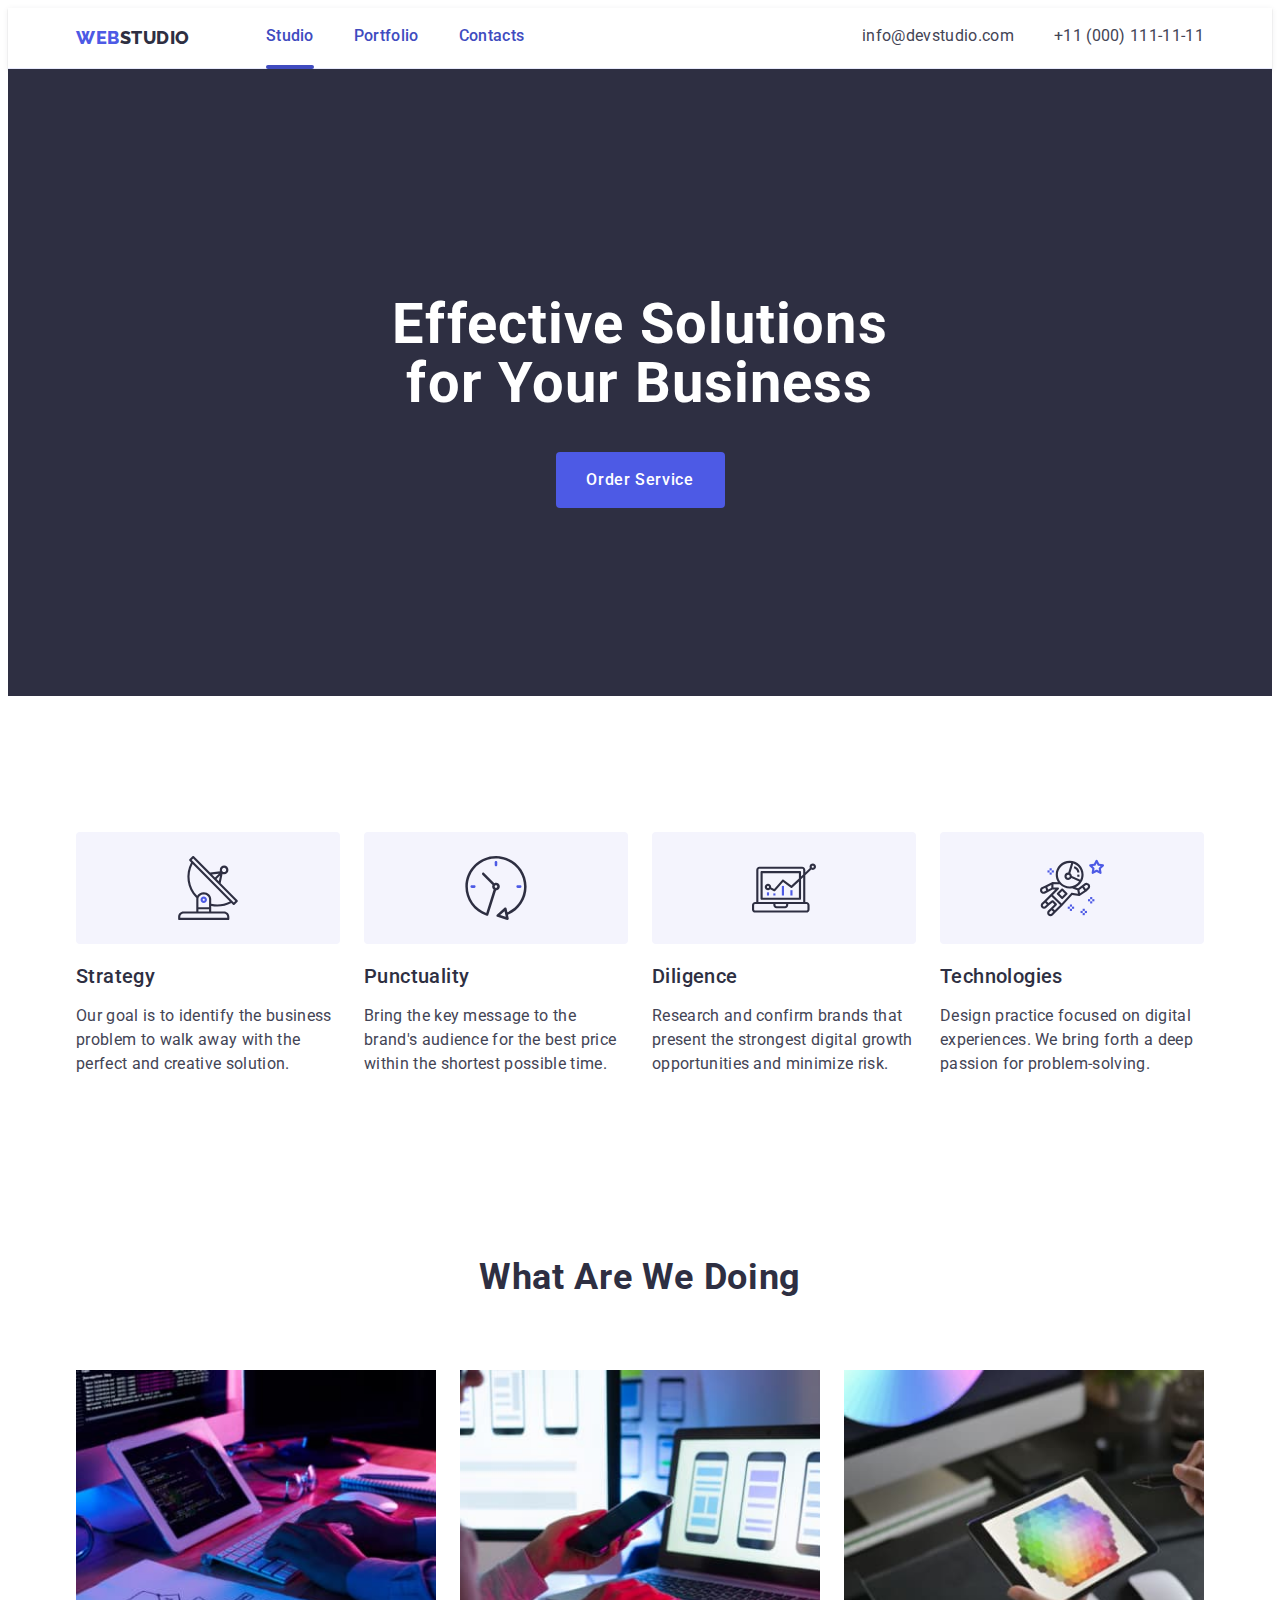
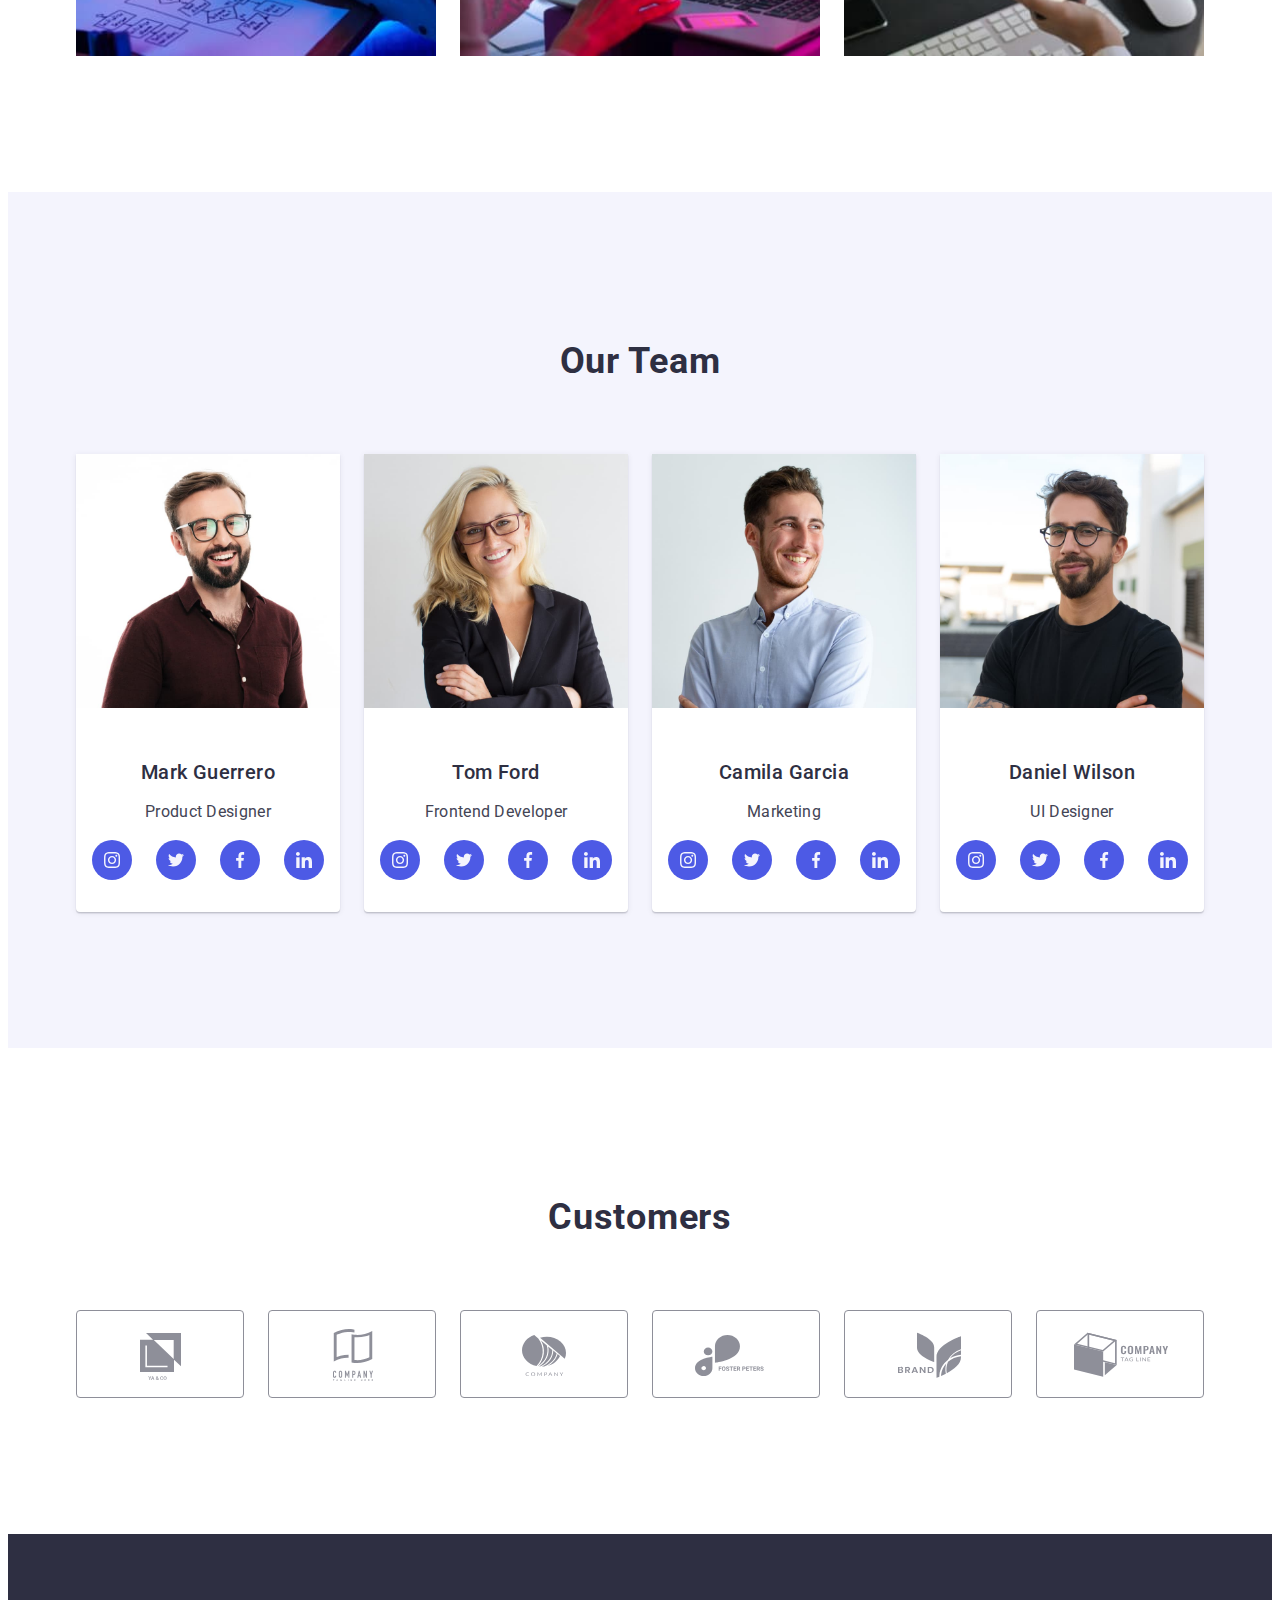
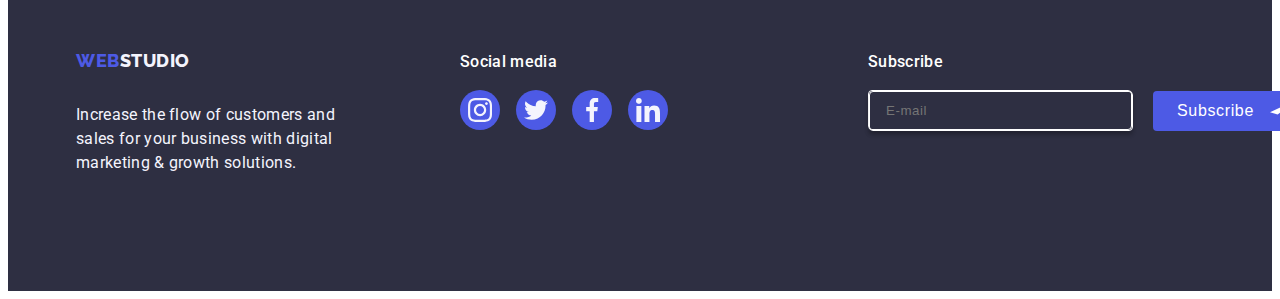
==== index.html @ 629d3f47 "Initial commit" ====
<!DOCTYPE html>
<html lang="en">
  <head>
    <meta charset="UTF-8" />
    <meta name="viewport" content="width=device-width, initial-scale=1.0" />
    <title>Studio</title>

    <link
      rel="stylesheet"
      href="https://cdnjs.cloudflare.com/ajax/libs/modern-normalize/2.0.0/modern-normalize.min.css"
      integrity="sha512-4xo8blKMVCiXpTaLzQSLSw3KFOVPWhm/TRtuPVc4WG6kUgjH6J03IBuG7JZPkcWMxJ5huwaBpOpnwYElP/m6wg=="
      crossorigin="anonymous"
      referrerpolicy="no-referrer"
    />
    <link rel="stylesheet" href="./css/styles.css" />
    <link rel="preconnect" href="https://fonts.googleapis.com" />
    <link rel="preconnect" href="https://fonts.gstatic.com" crossorigin />
    <link
      href="https://fonts.googleapis.com/css2?family=Raleway:wght@700&family=Roboto:wght@400;500;700;900&display=swap"
      rel="stylesheet"
    />
  </head>

  <body>
    <!-- Header content -->

    <header class="header-container">
      <div class="header-content container space">
        <nav class="header-navbar">
          <a class="logo logo-blue link header-navbar-logo" href="./index.html"
            >Web<span class="logo logo-dark link">Studio</span></a
          >
          <ul class="list header-navbar-menu">
            <li>
              <a
                class="header-nav-link link studio-nav-link"
                href="./index.html"
                >Studio</a
              >
            </li>
            <li>
              <a class="header-nav-link link" href="./portfolio.html"
                >Portfolio</a
              >
            </li>
            <li>
              <a class="header-nav-link link" href="">Contacts</a>
            </li>
          </ul>
        </nav>
        <address class="address">
          <ul class="list header-address-container">
            <li>
              <a class="address-link link" href="mailto:info@devstudio.com"
                >info@devstudio.com</a
              >
            </li>
            <li>
              <a class="address-link link" href="tel:+110001111111"
                >+11 (000) 111-11-11</a
              >
            </li>
          </ul>
        </address>
      </div>
    </header>

    <main>
      <!-- Hero section -->
      <section class="hero-background hero-container">
        <div class="container hero-title-straighten">
          <h1 class="hero-title">
            Effective Solutions <br />
            for Your Business
          </h1>
          <button data-modal-open class="hero-order-button" type="button">
            Order Service
          </button>
        </div>
      </section>

      <!-- We offer section -->
      <section class="we-offer-container">
        <div class="container">
          <h2 class="visually-hidden">h2</h2>
          <ul class="list we-offer-section-list">
            <li class="we-offer-section-icon-list">
              <div class="we-offer-div-icon">
                <svg width="64" height="64" class="we-offer-svg">
                  <use href="./images/icons.svg#antenna" />
                </svg>
              </div>
              <h3 class="header-subtitle we-offer-header">Strategy</h3>
              <p class="paragraph-content">
                Our goal is to identify the business problem to walk away with
                the perfect and creative solution.
              </p>
            </li>
            <li class="we-offer-section-icon-list">
              <div class="we-offer-div-icon">
                <svg width="64" height="64" class="we-offer-svg">
                  <use href="./images/icons.svg#clock" />
                </svg>
              </div>
              <h3 class="header-subtitle we-offer-header">Punctuality</h3>
              <p class="paragraph-content">
                Bring the key message to the brand's audience for the best price
                within the shortest possible time.
              </p>
            </li>
            <li class="we-offer-section-icon-list">
              <div class="we-offer-div-icon">
                <svg width="64" height="64" class="we-offer-svg">
                  <use href="./images/icons.svg#diagram" />
                </svg>
              </div>
              <h3 class="header-subtitle we-offer-header">Diligence</h3>
              <p class="paragraph-content">
                Research and confirm brands that present the strongest digital
                growth opportunities and minimize risk.
              </p>
            </li>
            <li class="we-offer-section-icon-list">
              <div class="we-offer-div-icon">
                <svg width="64" height="64" class="we-offer-svg">
                  <use href="./images/icons.svg#astronaut" />
                </svg>
              </div>
              <h3 class="header-subtitle we-offer-header">Technologies</h3>
              <p class="paragraph-content">
                Design practice focused on digital experiences. We bring forth a
                deep passion for problem-solving.
              </p>
            </li>
          </ul>
        </div>
      </section>

      <!-- Our work section -->
      <section class="our-work-container">
        <div class="container">
          <h2 class="section-title our-work-header">What are we doing</h2>
          <ul class="list our-work-list">
            <li class="our-work-element">
              <img src="./images/code.jpg" alt="Coding on desk." width="360" />
            </li>
            <li class="our-work-element">
              <img
                src="./images/search.jpg"
                alt="Searching Layouts."
                width="360"
              />
            </li>
            <li class="our-work-element">
              <img src="./images/design.jpg" alt="Color palette." width="360" />
            </li>
          </ul>
        </div>
      </section>

      <!-- Our team section -->
      <section class="our-team-background our-team-container">
        <div class="container">
          <h2 class="section-title our-team-header">Our Team</h2>
          <ul class="list our-team-list">
            <!-- Employee 1 -->
            <li class="header-background our-team-element">
              <img
                src="./images/chris.jpg"
                alt="Product Designer"
                width="264"
              />
              <div class="our-team-employee-container">
                <h3
                  class="header-background header-subtitle our-team-employee-name"
                >
                  Mark Guerrero
                </h3>
                <p class="paragraph-content our-team-employee-position">
                  Product Designer
                </p>
                <ul class="list our-team-ul-svg">
                  <li class="our-team-list-svg">
                    <a href="" class="our-team-link-svg">
                      <svg width="16" height="16" class="section-three-svg">
                        <use href="./images/icons.svg#instagram"></use>
                      </svg>
                    </a>
                  </li>
                  <li class="our-team-list-svg">
                    <a href="" class="our-team-link-svg">
                      <svg width="16" height="16" class="section-three-svg">
                        <use href="./images/icons.svg#twitter"></use>
                      </svg>
                    </a>
                  </li>
                  <li class="our-team-list-svg">
                    <a href="" class="our-team-link-svg">
                      <svg width="16" height="16" class="section-three-svg">
                        <use href="./images/icons.svg#facebook"></use>
                      </svg>
                    </a>
                  </li>
                  <li class="our-team-list-svg">
                    <a href="" class="our-team-link-svg">
                      <svg width="16" height="16" class="section-three-svg">
                        <use href="./images/icons.svg#linkedin"></use>
                      </svg>
                    </a>
                  </li>
                </ul>
              </div>
            </li>
            <!-- Employee 2 -->
            <li class="header-background our-team-element">
              <img
                src="./images/kylie.jpg"
                alt="Frontend Developer"
                width="264"
              />
              <div class="our-team-employee-container">
                <h3
                  class="header-background header-subtitle our-team-employee-name"
                >
                  Tom Ford
                </h3>
                <p class="paragraph-content our-team-employee-position">
                  Frontend Developer
                </p>
                <ul class="list our-team-ul-svg">
                  <li class="our-team-list-svg">
                    <a href="" class="our-team-link-svg">
                      <svg width="16" height="16" class="section-three-svg">
                        <use href="./images/icons.svg#instagram"></use>
                      </svg>
                    </a>
                  </li>
                  <li class="our-team-list-svg">
                    <a href="" class="our-team-link-svg">
                      <svg width="16" height="16" class="section-three-svg">
                        <use href="./images/icons.svg#twitter"></use>
                      </svg>
                    </a>
                  </li>
                  <li class="our-team-list-svg">
                    <a href="" class="our-team-link-svg">
                      <svg width="16" height="16" class="section-three-svg">
                        <use href="./images/icons.svg#facebook"></use>
                      </svg>
                    </a>
                  </li>
                  <li class="our-team-list-svg">
                    <a href="" class="our-team-link-svg">
                      <svg width="16" height="16" class="section-three-svg">
                        <use href="./images/icons.svg#linkedin"></use>
                      </svg>
                    </a>
                  </li>
                </ul>
              </div>
            </li>
            <!-- Employee 3 -->
            <li class="header-background our-team-element">
              <img src="./images/ryan.jpg" alt="Marketing" width="264" />
              <div class="our-team-employee-container">
                <h3
                  class="header-background header-subtitle our-team-employee-name"
                >
                  Camila Garcia
                </h3>
                <p class="paragraph-content our-team-employee-position">
                  Marketing
                </p>
                <ul class="list our-team-ul-svg">
                  <li class="our-team-list-svg">
                    <a href="" class="our-team-link-svg">
                      <svg width="16" height="16" class="section-three-svg">
                        <use href="./images/icons.svg#instagram"></use>
                      </svg>
                    </a>
                  </li>
                  <li class="our-team-list-svg">
                    <a href="" class="our-team-link-svg">
                      <svg width="16" height="16" class="section-three-svg">
                        <use href="./images/icons.svg#twitter"></use>
                      </svg>
                    </a>
                  </li>
                  <li class="our-team-list-svg">
                    <a href="" class="our-team-link-svg">
                      <svg width="16" height="16" class="section-three-svg">
                        <use href="./images/icons.svg#facebook"></use>
                      </svg>
                    </a>
                  </li>
                  <li class="our-team-list-svg">
                    <a href="" class="our-team-link-svg">
                      <svg width="16" height="16" class="section-three-svg">
                        <use href="./images/icons.svg#linkedin"></use>
                      </svg>
                    </a>
                  </li>
                </ul>
              </div>
            </li>
            <!-- Employee 4 -->
            <li class="header-background our-team-element">
              <img src="./images/tyler.jpg" alt="UI Designer" width="264" />
              <div class="our-team-employee-container">
                <h3
                  class="header-background header-subtitle our-team-employee-name"
                >
                  Daniel Wilson
                </h3>
                <p class="paragraph-content our-team-employee-position">
                  UI Designer
                </p>
                <ul class="list our-team-ul-svg">
                  <li class="our-team-list-svg">
                    <a href="" class="our-team-link-svg">
                      <svg width="16" height="16" class="section-three-svg">
                        <use href="./images/icons.svg#instagram"></use>
                      </svg>
                    </a>
                  </li>
                  <li class="our-team-list-svg">
                    <a href="" class="our-team-link-svg">
                      <svg width="16" height="16" class="section-three-svg">
                        <use href="./images/icons.svg#twitter"></use>
                      </svg>
                    </a>
                  </li>
                  <li class="our-team-list-svg">
                    <a href="" class="our-team-link-svg">
                      <svg width="16" height="16" class="section-three-svg">
                        <use href="./images/icons.svg#facebook"></use>
                      </svg>
                    </a>
                  </li>
                  <li class="our-team-list-svg">
                    <a href="" class="our-team-link-svg">
                      <svg width="16" height="16" class="section-three-svg">
                        <use href="./images/icons.svg#linkedin"></use>
                      </svg>
                    </a>
                  </li>
                </ul>
              </div>
            </li>
          </ul>
        </div>
      </section>

      <!-- Customers Section -->
      <section class="customers-section">
        <div class="container">
          <h2 class="customers-section-header">Customers</h2>
          <ul class="list customers-section-icon">
            <li class="customers-section-list-element">
              <a class="customers-link" href="">
                <svg class="customers-svg" width="104" height="56">
                  <use href="./images/icons.svg#1st-company" />
                </svg>
              </a>
            </li>
            <li class="customers-section-list-element">
              <a class="customers-link" href="">
                <svg class="customers-svg" width="104" height="56">
                  <use href="./images/icons.svg#2nd-company" />
                </svg>
              </a>
            </li>
            <li class="customers-section-list-element">
              <a class="customers-link" href="">
                <svg class="customers-svg" width="104" height="56">
                  <use href="./images/icons.svg#3rd-company" />
                </svg>
              </a>
            </li>
            <li class="customers-section-list-element">
              <a class="customers-link" href="">
                <svg class="customers-svg" width="104" height="56">
                  <use href="./images/icons.svg#4th-company" />
                </svg>
              </a>
            </li>
            <li class="customers-section-list-element">
              <a class="customers-link" href="">
                <svg class="customers-svg" width="104" height="56">
                  <use href="./images/icons.svg#5th-company" />
                </svg>
              </a>
            </li>
            <li class="customers-section-list-element">
              <a class="customers-link" href="">
                <svg class="customers-svg" width="104" height="56">
                  <use href="./images/icons.svg#6th-company" />
                </svg>
              </a>
            </li>
          </ul>
        </div>
      </section>
    </main>

    <!-- Footer content -->
    <footer class="footer-background footer-container">
      <div class="container footer-div">
        <div class="footer-logo-div">
          <a
            class="logo logo-blue link footer-logo-container"
            href="./index.html"
            >Web<span class="logo logo-light link">Studio</span></a
          >
          <p class="footer-content footer-paragraph-container">
            Increase the flow of customers and sales for your business with
            digital marketing & growth solutions.
          </p>
          <address></address>
        </div>
        <div class="footer-social-media-div">
          <p class="footer-social-media-p">Social media</p>
          <ul class="list footer-ul-list-svg">
            <li class="footer-list-svg">
              <a href="" class="footer-link-svg">
                <svg width="24" height="24" class="footer-svg">
                  <use href="./images/icons.svg#instagram-2"></use>
                </svg>
              </a>
            </li>
            <li class="footer-list-svg">
              <a href="" class="footer-link-svg">
                <svg width="24" height="24" class="footer-svg">
                  <use href="./images/icons.svg#twitter-2"></use>
                </svg>
              </a>
            </li>
            <li class="footer-list-svg">
              <a href="" class="footer-link-svg">
                <svg width="24" height="24" class="footer-svg">
                  <use href="./images/icons.svg#facebook-2"></use>
                </svg>
              </a>
            </li>
            <li class="footer-list-svg">
              <a href="" class="footer-link-svg">
                <svg width="24" height="24" class="footer-svg">
                  <use href="./images/icons.svg#linkedin-2"></use>
                </svg>
              </a>
            </li>
          </ul>
        </div>
        <!-- Subscription Form -->
        <div class="footer-form-div">
          <p class="footer-form-p">Subscribe</p>
          <form
            class="footer-form-form"
            novalidate
            autocomplete="off"
            name="footer-form"
          >
            <label class="footer-form-label">
              <input
                class="footer-form-input"
                type="email"
                name="email"
                placeholder="E-mail"
              />
            </label>
            <button type="submit" class="footer-form-button">
              Subscribe
              <svg class="footer-form-svg" width="24" height="24">
                <use href="./images/icons.svg#send-icon"></use>
              </svg>
            </button>
          </form>
        </div>
      </div>
    </footer>
    <!-- Modal Hero Section -->
    <div data-modal class="modal-div is-hidden">
      <div class="modal-container">
        <button type="button" class="modal-button" data-modal-close>
          <svg width="8" height="8" class="modal-svg">
            <use href="./images/icons.svg#close-button"></use>
          </svg>
        </button>
        <p class="modal-title">Leave your contacts and we will call you back</p>
        <!-- Form -->
        <form action="-" autocomplete="off">
          <!-- Name -->
          <div class="modal-name-part">
            <label class="names-label" for="user-name">Name</label>
            <div class="input-blue-square">
              <input
                class="input-md w-h-email-phone-name"
                id="user-name"
                type="text"
                name="user-name"
              />
              <svg width="18" height="24" class="name-icon-person">
                <use href="./images/icons.svg#person-black"></use>
              </svg>
            </div>
          </div>
          <!-- Phone -->
          <div class="modal-name-part">
            <label class="names-label" for="phone-number-id">Phone</label>
            <div class="input-blue-square">
              <input
                class="input-md w-h-email-phone-name"
                id="phone-number-id"
                type="tel"
                name="phone-number"
              />
              <svg width="18" height="24" class="name-icon-person">
                <use href="./images/icons.svg#phone-black"></use>
              </svg>
            </div>
          </div>
          <!-- Email -->
          <div class="modal-name-part">
            <label class="names-label" for="Email">Email</label>
            <div class="input-blue-square">
              <input
                class="input-md w-h-email-phone-name"
                type="email"
                name="email"
                id="Email"
              />
              <svg width="18" height="24" class="name-icon-person">
                <use href="./images/icons.svg#email-black"></use>
              </svg>
            </div>
          </div>
          <!-- Comment -->
          <div class="input-textarea-bl-sq">
            <label class="names-label" for="user-comment"> Comment</label>
            <textarea
              id="user-comment"
              class="input-md"
              name="user-comment"
              rows="5"
              placeholder="Text input"
            ></textarea>
          </div>
          <!-- CheckBox -->
          <div class="checkbox-label">
            <input
              class="checkbox visually-hidden"
              id="user-privacy"
              type="checkbox"
              name="user-privacy"
              required
              value="true"
            />
            <label class="names-label" for="user-privacy"
              ><span class="checkboxspan"
                ><svg class="checkicon" width="10" height="8">
                  <use
                    href="./images/icons.svg#property-click"
                  ></use></svg></span
              >I accept the terms and conditions of the
              <a class="span-label-checkbox" href="link">
                Privacy Policy</a
              ></label
            >
          </div>
          <!-- Send button -->
          <!-- <div class="div-button-modal"> -->
          <button class="submit-button-modal" type="submit">Send</button>
          <!-- </div> -->
        </form>
      </div>
    </div>
    <script src="./js/modal.js"></script>
  </body>
</html>
---- css/styles.css ----
:root {
  --primary-brand-color: #4d5ae5;
  --pressed-state-color: #404bbf;
  --dark-color: #2e2f42;
  --success-color: #31d0aa;
  --text-color: #434455;
  --subtle-text-color: #8e8f99;
  --accent-color: #e7e9fc;
  --light-color: #f4f4fd;
  --modal-overlay-color: #2e2f42;
  --hero-background-color: #2e2f42;
  --white-background-color: #ffffff;
  --modal-background-color: #fcfcfc;
}

* {
  box-sizing: border-box;
}

ul {
  padding: 0;
}

body {
  font-family: "Roboto", sans-serif;
  color: var(--text-color);
  background-color: var(--white-background-color);
}

.space {
  display: flex;
  justify-content: space-between;
}

img {
  display: block;
}

.header-container {
  border-bottom: 1px solid #e7e9fc;
  box-shadow: 0px 2px 1px rgba(46, 47, 66, 0.08),
    0px 1px 1px rgba(46, 47, 66, 0.16), 0px 1px 6px rgba(46, 47, 66, 0.08);
}

.header-content {
  display: flex;
}

.header-navbar {
  display: flex;
  align-items: center;
}

.header-navbar-logo {
  margin-right: 76px;
}

.header-navbar-menu {
  display: flex;
  gap: 40px;
}

.header-address-container {
  display: flex;
  gap: 40px;
}

.container {
  width: 1158px;
  margin: 0 auto;
  padding: 0 15px;
}

.logo {
  font-family: "Raleway", sans-serif;
  font-size: 18px;
  font-style: normal;
  font-weight: 800;
  line-height: 1.17;
  letter-spacing: 0.54px;
  text-transform: uppercase;
  text-decoration: none;
}

.logo-blue {
  color: var(--primary-brand-color);
}

.logo-dark {
  color: var(--dark-color);
}

.logo-light {
  color: var(--light-color);
}

.header-nav-link {
  color: var(--dark-color);
  padding: 24px 0;
  font-size: 16px;
  font-style: normal;
  font-weight: 500;
  line-height: 1.5;
  letter-spacing: 0.02em;
  transition: color 250ms cubic-bezier(0.4, 0, 0.2, 1);
  position: relative;
  color: #404bbf;
}

.header-nav-link:hover,
.header-nav-link:focus {
  color: #404bbf;
}

.studio-nav-link::after {
  content: "";
  width: 100%;
  height: 4px;
  left: 0;
  background-color: var(--pressed-state-color);
  display: block;
  border-radius: 2px;
  position: relative;
  top: 17px;
  bottom: -1px;
  transition: color 250ms cubic-bezier(0.4, 0, 0.2, 1);
}

.portfolio-nav-link::after {
  content: "";
  width: 100%;
  height: 4px;
  left: 0;
  background-color: var(--pressed-state-color);
  display: block;
  border-radius: 2px;
  position: relative;
  top: 17px;
  bottom: -1px;
  transition: color 250ms cubic-bezier(0.4, 0, 0.2, 1);
}

.contacts-nav-link::after {
  content: "";
  width: 100%;
  height: 4px;
  left: 0;
  background-color: var(--pressed-state-color);
  display: block;
  border-radius: 2px;
  position: relative;
  top: 17px;
  bottom: -1px;
  transition: color 250ms cubic-bezier(0.4, 0, 0.2, 1);
}

.address {
  font-style: normal;
}

.address-link {
  color: var(--text-color);
  font-size: 16px;
  font-style: normal;
  font-weight: 400;
  line-height: 1.5;
  letter-spacing: 0.32px;
  transition: color 250ms cubic-bezier(0.4, 0, 0.2, 1);
}

.address-link:hover,
.address-link:focus {
  color: var(--pressed-state-color);
}

.hero-background {
  background-color: var(--hero-background-color);
  max-width: 1440px;
  background-repeat: no-repeat;
  background-position: center;
  background-size: cover;
}

.hero-container {
  padding: 188px 0;
  background-image: linear-gradient(
      rgba(46, 47, 66, 0.7),
      rgba(46, 47, 66, 0.7)
    ),
    url(../images/background-image.jpg);
}

.hero-title {
  color: var(--white-background-color);
  text-align: center;
  font-size: 56px;
  font-style: normal;
  font-weight: 700;
  line-height: 1.07;
  letter-spacing: 1.12px;
  max-width: 496px;
}

.hero-order-button {
  font-family: "Roboto", sans-serif;
  background-color: var(--primary-brand-color);
  color: var(--white-background-color);
  font-size: 16px;
  font-style: normal;
  font-weight: 500;
  line-height: 1.5;
  letter-spacing: 0.64px;
  cursor: pointer;

  display: block;
  min-width: 169px;
  height: 56px;
  border: none;
  border-radius: 4px;
  transition: background-color 250ms cubic-bezier(0.4, 0, 0.2, 1);
}

.hero-order-button:hover,
.hero-order-button:focus {
  background-color: var(--pressed-state-color);
}

.hero-title-straighten {
  display: flex;
  flex-direction: column;
  align-items: center;
  justify-content: center;
}

.we-offer-container {
  padding: 120px 0;
}

.we-offer-svg {
  width: 64px;
  height: 64px;
}

.we-offer-div-icon {
  display: flex;
  align-items: center;
  justify-content: center;
  width: 264px;
  height: 112px;
  background-color: #f4f4fd;
  border-radius: 4px;
  margin-bottom: 8px;
}

.we-offer-text-list {
  display: flex;
  gap: 24px;
}

.we-offer-section-list {
  display: flex;
  gap: 24px;
}

.we-offer-section-icon-list {
  width: 100%;
  min-width: 264px;
}

.we-offer-element {
  padding: 24px 100px;
  border-radius: 4px;
  background: var(--CLOUD, #f4f4fd);
}

.we-offer-header {
  margin-bottom: 8px;
}

.our-work-container {
  padding-bottom: 120px;
}

.our-work-header {
  margin-bottom: 72px;
}

.our-work-list {
  display: flex;
  gap: 24px;
}

.our-work-element {
  flex-basis: calc((100% - 48px) / 3);
}

.header-subtitle {
  color: var(--dark-color);
  font-size: 20px;
  font-style: normal;
  font-weight: 500;
  line-height: 1.2;
  letter-spacing: 0.4px;
}

.paragraph-content {
  color: var(--text-color);
  font-size: 16px;
  font-weight: 400;
  line-height: 1.5;
  letter-spacing: 0.02em;
  font-style: normal;
}

.section-title {
  color: var(--dark-color);
  text-align: center;
  font-size: 36px;
  font-style: normal;
  font-weight: 700;
  line-height: 1.11;
  letter-spacing: 0.02em;
  text-transform: capitalize;
}

.our-team-background {
  background-color: var(--light-color);
}

.header-background {
  background-color: #ffffffff;
}

.our-team-container {
  padding: 120px 0;
}

.our-team-header {
  margin-bottom: 72px;
}

.our-team-list {
  display: flex;
  gap: 24px;
}

.our-team-ul-svg {
  display: flex;
  justify-content: center;
  gap: 24px;
}

.our-team-list-svg {
  width: 40px;
  height: 40px;
}

.section-three-svg {
  fill: #f4f4fd;
  width: 16px;
  height: 16px;
}

.our-team-link-svg {
  height: 100%;
  width: 100%;
  background-color: #4d5ae5;
  border-radius: 50%;
  display: flex;
  align-items: center;
  justify-content: center;
  transition: background-color 250ms cubic-bezier(0.4, 0, 0.2, 1);
}

.our-team-link-svg:hover {
  background-color: #404bbf;
}

.our-team-link-svg:focus {
  background-color: #404bbf;
}

.our-team-element {
  flex-basis: calc((100% - 72px) / 4);
  border-radius: 0px 0px 4px 4px;
  box-shadow: 0px 2px 1px 0px rgba(46, 47, 66, 0.08),
    0px 1px 1px 0px rgba(46, 47, 66, 0.16),
    0px 1px 6px 0px rgba(46, 47, 66, 0.08);
}

.our-team-employee-container {
  padding: 32px 0;
}

.our-team-employee-name {
  text-align: center;
  margin-bottom: 8px;
}

.our-team-employee-position {
  text-align: center;
}

.employee-name {
  color: var(--dark-color);
  font-size: 20px;
  font-style: normal;
  font-weight: 500;
  line-height: 1.2;
  letter-spacing: 0.4px;
}

.employee-job {
  color: var(--text-color);
  font-size: 16px;
  line-height: 1.5;
  letter-spacing: 0.32px;
}

.customers-section {
  padding-top: 120px;
  padding-bottom: 120px;
}

.customers-section-header {
  margin-bottom: 72px;
  color: #2e2f42;
  text-align: center;
  font-size: 36px;
  font-style: normal;
  font-weight: 700;
  line-height: 111.111%;
  letter-spacing: 0.72px;
  text-transform: capitalize;
}

.customers-section-icon {
  display: flex;
  justify-content: center;
  gap: 24px;
}

.customers-link {
  width: 100%;
  height: 100%;
  border-radius: 4px;
  border: 1px solid #8e8f99;
  display: flex;
  align-items: center;
  justify-content: center;
  color: #8e8f99;
  transition: border-color 250ms cubic-bezier(0.4, 0, 0.2, 1),
    color 250ms cubic-bezier(0.4, 0, 0.2, 1);
}

.customers-link:hover {
  border-color: #404bbf;
  color: #404bbf;
}

.customers-link:focus {
  border-color: #404bbf;
  color: #404bbf;
}

.customers-svg {
  width: 104px;
  height: 56px;
  fill: currentColor;
}

.customers-section-list-element {
  width: 168px;
  height: 88px;
}

.footer-background {
  background-color: var(--dark-color);
}

.footer-container {
  padding: 100px 0;
}

.footer-div {
  display: flex;
  align-items: baseline;
  display: flex;
  align-items: baseline;
}

.footer-social-media-div {
  margin-right: 120px;
}

.footer-social-media-p {
  margin-bottom: 16px;
  font-family: Roboto;
  font-size: 16px;
  font-style: normal;
  font-weight: 500;
  line-height: 1.5;
  letter-spacing: 0.02em;
  color: #ffffffff;
}

.footer-ul-list-svg {
  display: flex;
  justify-content: center;
  gap: 16px;
}

.footer-list-svg {
  width: 40px;
  height: 40px;
}

.footer-link-svg {
  width: 100%;
  height: 100%;
  background-color: #4d5ae5;
  border-radius: 50%;
  display: flex;
  align-items: center;
  justify-content: center;
  transition: background-color 250ms cubic-bezier(0.4, 0, 0.2, 1);
}

.footer-link-svg:hover,
.footer-link-svg:focus {
  background-color: #31d0aa;
}

.footer-svg {
  fill: #f4f4fd;
  width: 24px;
  height: 24px;
}

.footer-logo-container {
  display: inline-block;
  margin-bottom: 16px;
}

.footer-logo-div {
  margin-right: 120px;
}

.footer-paragraph-container {
  max-width: 264px;
}

.footer-content {
  color: var(--light-color);
  font-size: 16px;
  line-height: 1.5;
  letter-spacing: 0.32px;
}

.footer-social-media-p {
  font-weight: 500;
  line-height: 1.5;
  letter-spacing: 0.02em;
  color: var(--white-background-color);
  margin-bottom: 16px;
}

.footer-form-div {
  position: relative;
  margin-right: 0;
  margin-left: 80px;
}

.footer-form-p {
  color: var(--white-background-color);
  font-size: 16px;
  font-style: normal;
  font-weight: 500;
  line-height: 150%;
  letter-spacing: 0.32px;
  margin-bottom: 16px;
}

.footer-form-form {
  width: 264px;
  height: 40px;
  border-radius: 4px;
  border: 1px solid var(--white-background-color);
  box-shadow: 0px 4px 4px 0px rgba(0, 0, 0, 0.15);
  display: flex;
  flex-direction: row;
  position: absolute;
  gap: 24px;
}

.footer-form-label {
  color: var(--WHITE, #fff);
  width: 264px;
  height: 40px;
  font-family: "Roboto", sans-serif;
  font-size: 12px;
  font-style: normal;
  font-weight: 400;
  line-height: 200%;
  letter-spacing: 0.48px;
  position: absolute;
}

.footer-form-input {
  border: none;
  outline: none;
  background: none;
  width: 264px;
  height: 40px;
  border: 1px solid #ffffff;
  line-height: 1.5;
  letter-spacing: 0.04em;
  padding-left: 16px;
  box-shadow: 0px 4px 4px 0px rgba(0, 0, 0, 0.15);
  border-radius: 4px;
  color: #ffffff;
}

.footer-form-button {
  display: inline-flex;
  padding: 8px 24px;
  justify-content: center;
  align-items: center;
  min-width: 165px;
  height: 40px;
  border-radius: 4px;
  background: var(--primary-brand-color);
  cursor: pointer;
  border: none;
  transition: color 250ms cubic-bezier(0.4, 0, 0.2, 1),
    background-color 250ms cubic-bezier(0.4, 0, 0.2, 1),
    border-color 250ms cubic-bezier(0.4, 0, 0.2, 1),
    box-shadow 250ms cubic-bezier(0.4, 0, 0.2, 1);
  margin-left: 284px;
  font-size: 16px;
  font-style: normal;
  font-weight: 500;
  line-height: 150%;
  letter-spacing: 0.64px;
  color: #ffffff;
}

.footer-form-svg {
  fill: white;
  margin-left: 16px;
}

.list {
  list-style: none;
}

.services-section-container {
  padding-top: 96px;
  padding-bottom: 120px;
}

.filter-buttons-list {
  display: flex;
  justify-content: center;
  gap: 24px;
  margin-bottom: 72px;
}

.portfolio-filter-button {
  font-family: "Roboto", sans-serif;
  font-weight: 500;
  font-size: 16px;
  line-height: 1.5;
  letter-spacing: 0.04em;
  text-align: center;
  color: var(--primary-brand-color);
  background-color: var(--light-color);
  border-color: var(--accent-color);
  cursor: pointer;

  padding: 12px 24px;
  border: 1px solid var(--accent-color);
  border-radius: 4px;

  transition: color 250ms cubic-bezier(0.4, 0, 0.2, 1),
    background-color 250ms cubic-bezier(0.4, 0, 0.2, 1),
    border-color 250ms cubic-bezier(0.4, 0, 0.2, 1),
    box-shadow 250ms cubic-bezier(0.4, 0, 0.2, 1);
}

.portfolio-filter-button:hover,
.portfolio-filter-button:focus {
  color: #ffffffff;
  background-color: #404bbf;
  border: 1px solid transparent;
  box-shadow: 0px 3px 1px rgba(0, 0, 0, 0.1), 0px 2px 1px rgba(0, 0, 0, 0.08),
    0px 2px 2px rgba(0, 0, 0, 0.12);
}

.portfolio-link {
  width: calc((100%-48px) / 3);
  display: block;
  transition: box-shadow 250ms cubic-bezier(0.4, 0, 0.2, 1);
}

.portfolio-link:hover,
.portfolio-link:focus {
  box-shadow: 0px 1px 6px rgba(46, 47, 66, 0.08),
    0px 1px 1px rgba(46, 47, 66, 0.16), 0px 2px 1px rgba(46, 47, 66, 0.08);
}

.portfolio-link:hover .portfolio-transition-paragraph {
  transform: translateY(0%);
}

.portfolio-link:focus .portfolio-transition-paragraph {
  transform: translateY(0%);
}

.portfolio-transition-div {
  position: relative;
  overflow: hidden;
}

.portfolio-transition-paragraph {
  position: absolute;
  top: 0;
  font-size: 16px;
  line-height: 1.5;
  letter-spacing: 0.02em;
  color: var(--light-color);
  padding: 40px 32px;
  background-color: #4d5ae5;
  height: 100%;
  width: 100%;
  transform: translateY(100%);
  transition: transform 250ms cubic-bezier(0.4, 0, 0.2, 1);
}

.services-content-container {
  display: flex;
  flex-wrap: wrap;
  column-gap: 24px;
  row-gap: 48px;
  padding: 0;
}

.services-content-ul-li {
  flex-basis: calc((100% - 48px) / 3);
}

.services-content-div {
  padding: 32px 16px;
  border: 1px solid var(--accent-color);
  border-top: none;
}

.service-name {
  color: var(--dark-color);
  font-size: 20px;
  font-style: normal;
  font-weight: 500;
  line-height: 1.2;
  letter-spacing: 0.02em;
  margin-bottom: 8px;
}

.service-category {
  color: var(--text-color);
  font-size: 16px;
  line-height: 1.5;
  letter-spacing: 0.02em;
}

.link {
  text-decoration: none;
}

.visually-hidden {
  position: absolute;
  width: 1px;
  height: 1px;
  margin: -1px;
  border: 0;
  padding: 0;
  white-space: nowrap;
  clip-path: inset(100%);
  clip: rect(0 0 0 0);
  overflow: hidden;
}

.modal-div {
  position: fixed;
  top: 0;
  left: 0;
  width: 100%;
  height: 100%;
  background-color: rgba(46, 47, 66, 0.4);
  transition: opacity 250ms cubic-bezier(0.4, 0, 0.2, 1),
    visibility 250ms cubic-bezier(0.4, 0, 0.2, 1);
}

.is-hidden {
  opacity: 0;
  visibility: hidden;
  pointer-events: none;
}

.modal-container {
  position: absolute;
  padding: 72px 24px 24px 24px;
  top: 50%;
  left: 50%;
  transform: translate(-50%, -50%) scale(1);
  width: 408px;
  min-height: 584px;
  background: #fcfcfc;
  border-radius: 4px;
  transition: transform 250ms cubic-bezier(0.4, 0, 0.2, 1);
  box-shadow: 0px 2px 1px 0px rgba(0, 0, 0, 0.2),
    0px 1px 3px 0px rgba(0, 0, 0, 0.12), 0px 1px 1px 0px rgba(0, 0, 0, 0.14);
  transition: opacity 250ms cubic-bezier(0.4, 0, 0.2, 1),
    visibility 250ms cubic-bezier(0.4, 0, 0.2, 1);
}

.modal-button {
  border: 1px solid rgba(0, 0, 0, 0.1);
  position: absolute;
  top: 24px;
  right: 24px;
  width: 24px;
  height: 24px;
  border-radius: 50%;
  display: flex;
  align-items: center;
  justify-content: center;
  background-color: #e7e9fc;
  padding: 0;
  cursor: pointer;
  transition: background-color 250ms cubic-bezier(0.4, 0, 0.2, 1),
    border 250ms cubic-bezier(0.4, 0, 0.2, 1);
}

.modal-title {
  color: var(--dark-color);
  text-align: center;
  font-size: 16px;
  font-style: normal;
  font-weight: 500;
  line-height: 150%;
  letter-spacing: 0.32px;
  margin-bottom: 16px;
  text-align: center;
}

.modal-button:hover {
  background-color: #404bbf;
  border: none;
  fill: #ffffff;
}

.modal-button:focus {
  background-color: #404bbf;
  border: none;
  fill: #ffffff;
}

.modal-svg {
  transition: fill 250ms cubic-bezier(0.4, 0, 0.2, 1);
}

.modal-name-part {
  margin-bottom: 8px;
}

.names-label {
  display: block;
  gap: 8px;
  color: var(--subtle-text-color);
  font-size: 12px;
  font-style: normal;
  font-weight: 400;
  line-height: 1.17;
  letter-spacing: 0.48px;
  margin-bottom: 4px;
}

.input-blue-square {
  position: relative;
  width: 360px;
  height: 40px;
  transition: color 250ms cubic-bezier(0.4, 0, 0.2, 1),
    border 250ms cubic-bezier(0.4, 0, 0.2, 1);
}

.input-md {
  border: none;
  background: none;
  resize: none;
  outline: transparent;
  font-size: 12px;
  font-style: normal;
  line-height: 1.17;
  letter-spacing: 0.48px;
  border-radius: 4px;
  padding: 8px 16px;
  width: 100%;
  height: 120px;
  transition: border-color 250ms cubic-bezier(0.4, 0, 0.2, 1);
  color: rgba(46, 47, 66, 0.4);
  border: 1px solid rgba(46, 47, 66, 0.4);
}

.w-h-email-phone-name {
  width: 360px;
  height: 40px;
  padding-left: 38px;
  transition: border-color 250ms cubic-bezier(0.4, 0, 0.2, 1);
  border-radius: 4px;
  border: 1px solid rgba(46, 47, 66, 0.4);
}

.w-h-email-phone-name:focus {
  border-color: #4d5ae5;
}

.name-icon-person {
  top: 50%;
  fill: black;
  left: 16px;
  position: absolute;
  transform: translateY(-50%);
  transition: fill 250ms cubic-bezier(0.4, 0, 0.2, 1);
}

.input-textarea-bl-sq {
  margin-bottom: 16px;
}

.checkbox-label {
  margin-top: 8px;
  margin-bottom: 24px;
}

.checkbox {
  width: 16px;
  height: 16px;
  margin-right: 8px;
  stroke-width: 1px;
  stroke: var(--NAVY-BLUE-modal, rgba(46, 47, 66, 0.4));
}

.checkbox:hover,
.checkbox:focus {
  fill: var(--OCEAN, #404bbf);
  stroke-width: 1px;
  stroke: var(--OCEAN, #404bbf);
}

.checkboxspan {
  border: 1px solid rgba(46, 47, 66, 0.4);
  width: 16px;
  height: 16px;
  border-radius: 2px;
  transition: background-color 250ms cubic-bezier(0.4, 0, 0.2, 1),
    border 250ms cubic-bezier(0.4, 0, 0.2, 1),
    fill 250ms cubic-bezier(0.4, 0, 0.2, 1);
  display: inline-flex;
  align-items: center;
  justify-content: center;
  fill: transparent;
  margin-right: 8px;
}

input:checked + .names-label span:first-child {
  background-color: #404bbf;
  border: none;
  fill: #f4f4fd;
}

.checkiconspan:checked {
  stroke-width: 1px;
  fill: #f3f3fd;
}

.span-label-checkbox {
  color: var(--primary-brand-color);
  font-size: 12px;
  font-style: normal;
  font-weight: 400;
  line-height: 16px;
  letter-spacing: 0.48px;
  text-decoration-line: underline;
}

.div-button-modal {
  display: flex;
  justify-content: center;
  margin-bottom: 24px;
}

.submit-button-modal {
  font-family: "Roboto", sans-serif;
  display: block;
  color: #ffffff;
  font-size: 16px;
  font-style: normal;
  font-weight: 500;
  line-height: 150%;
  letter-spacing: 0.64px;
  padding: 16px 32px;
  border: none;
  cursor: pointer;
  min-width: 169px;
  height: 56px;
  gap: 10px;
  border-radius: 4px;
  background-color: #4d5ae5;
  box-shadow: 0px 4px 4px 0px rgba(0, 0, 0, 0.15);
  position: absolute;
  transition: background-color 250ms cubic-bezier(0.4, 0, 0.2, 1);
}

.input-md:focus {
  border-color: #4d5ae5;
}

input:checked + .names-label span:first-child {
  background-color: #404bbf;
  border: none;
  fill: #f4f4fd;
}

#phone-number-id:focus + .name-icon-person {
  fill: #4d5ae5;
}

#Email:focus + .name-icon-person {
  fill: #4d5ae5;
}

#user-name:focus + .name-icon-person {
  fill: #4d5ae5;
}
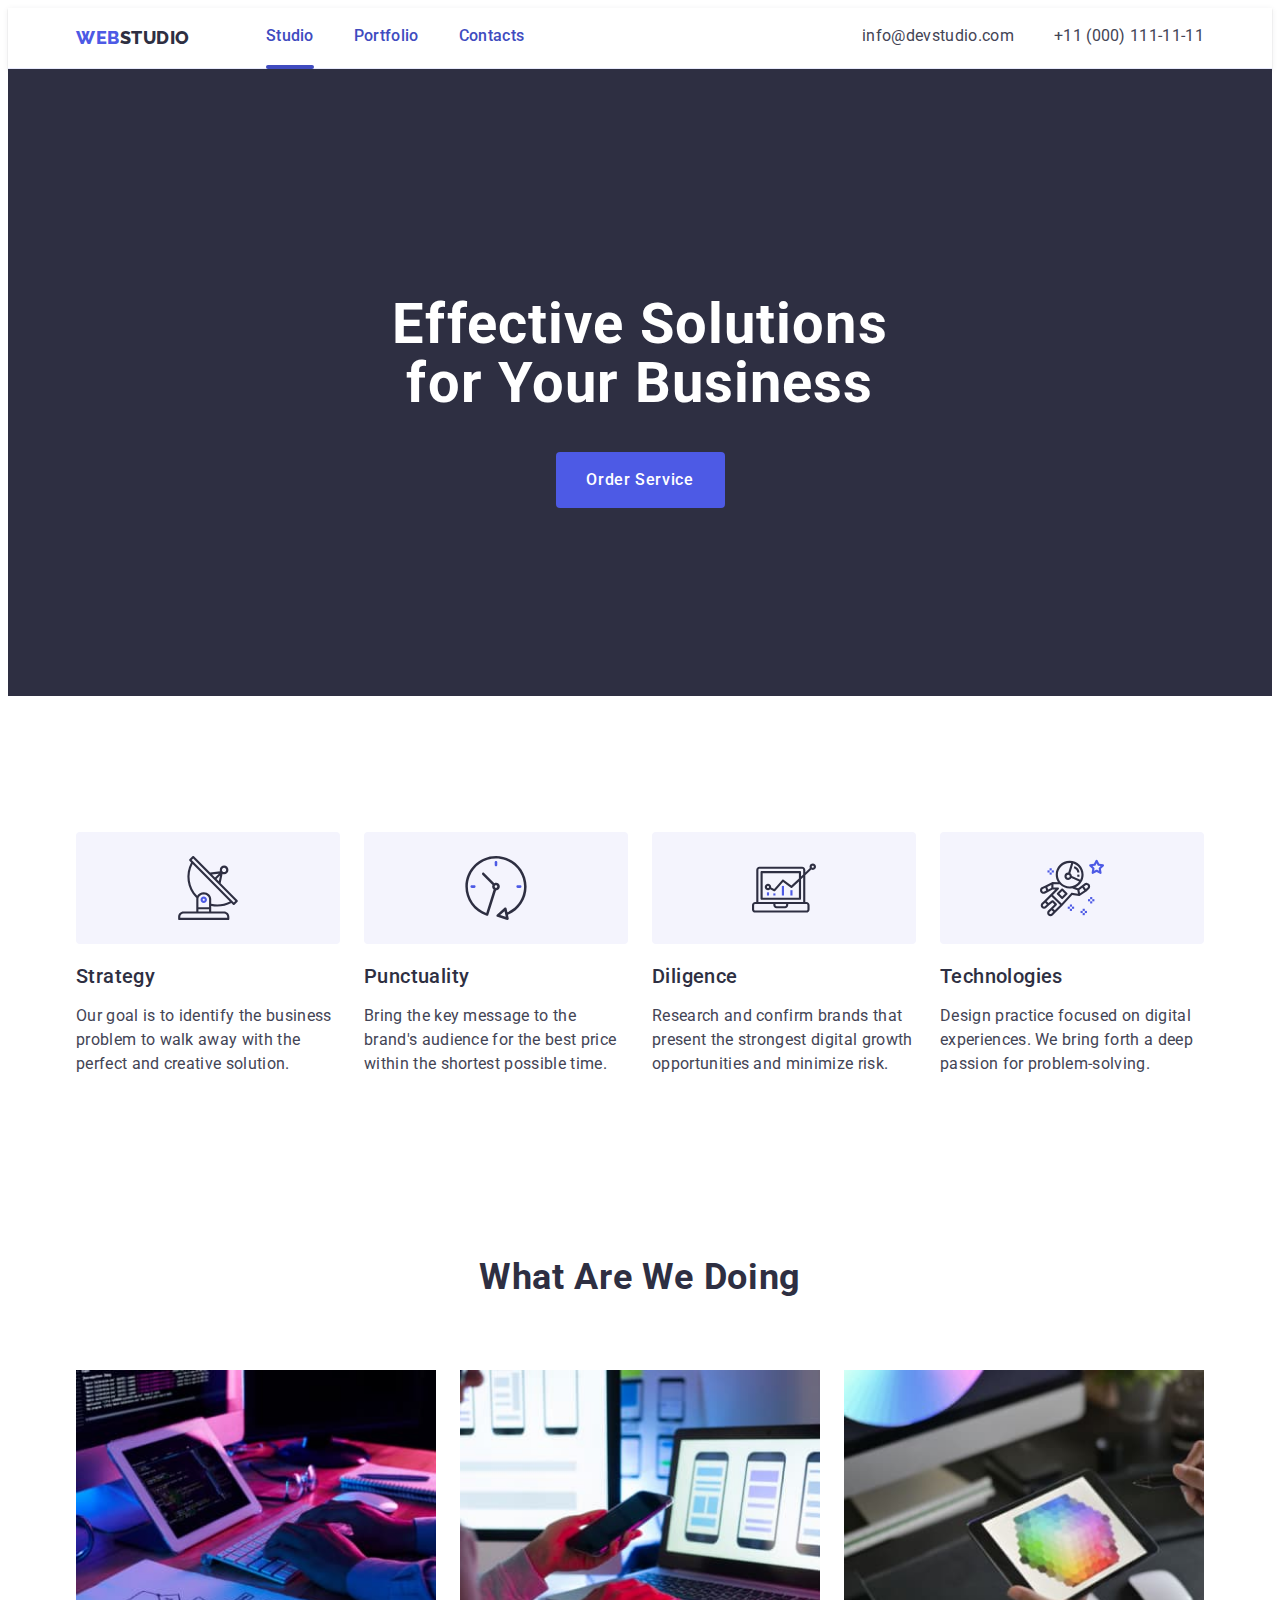
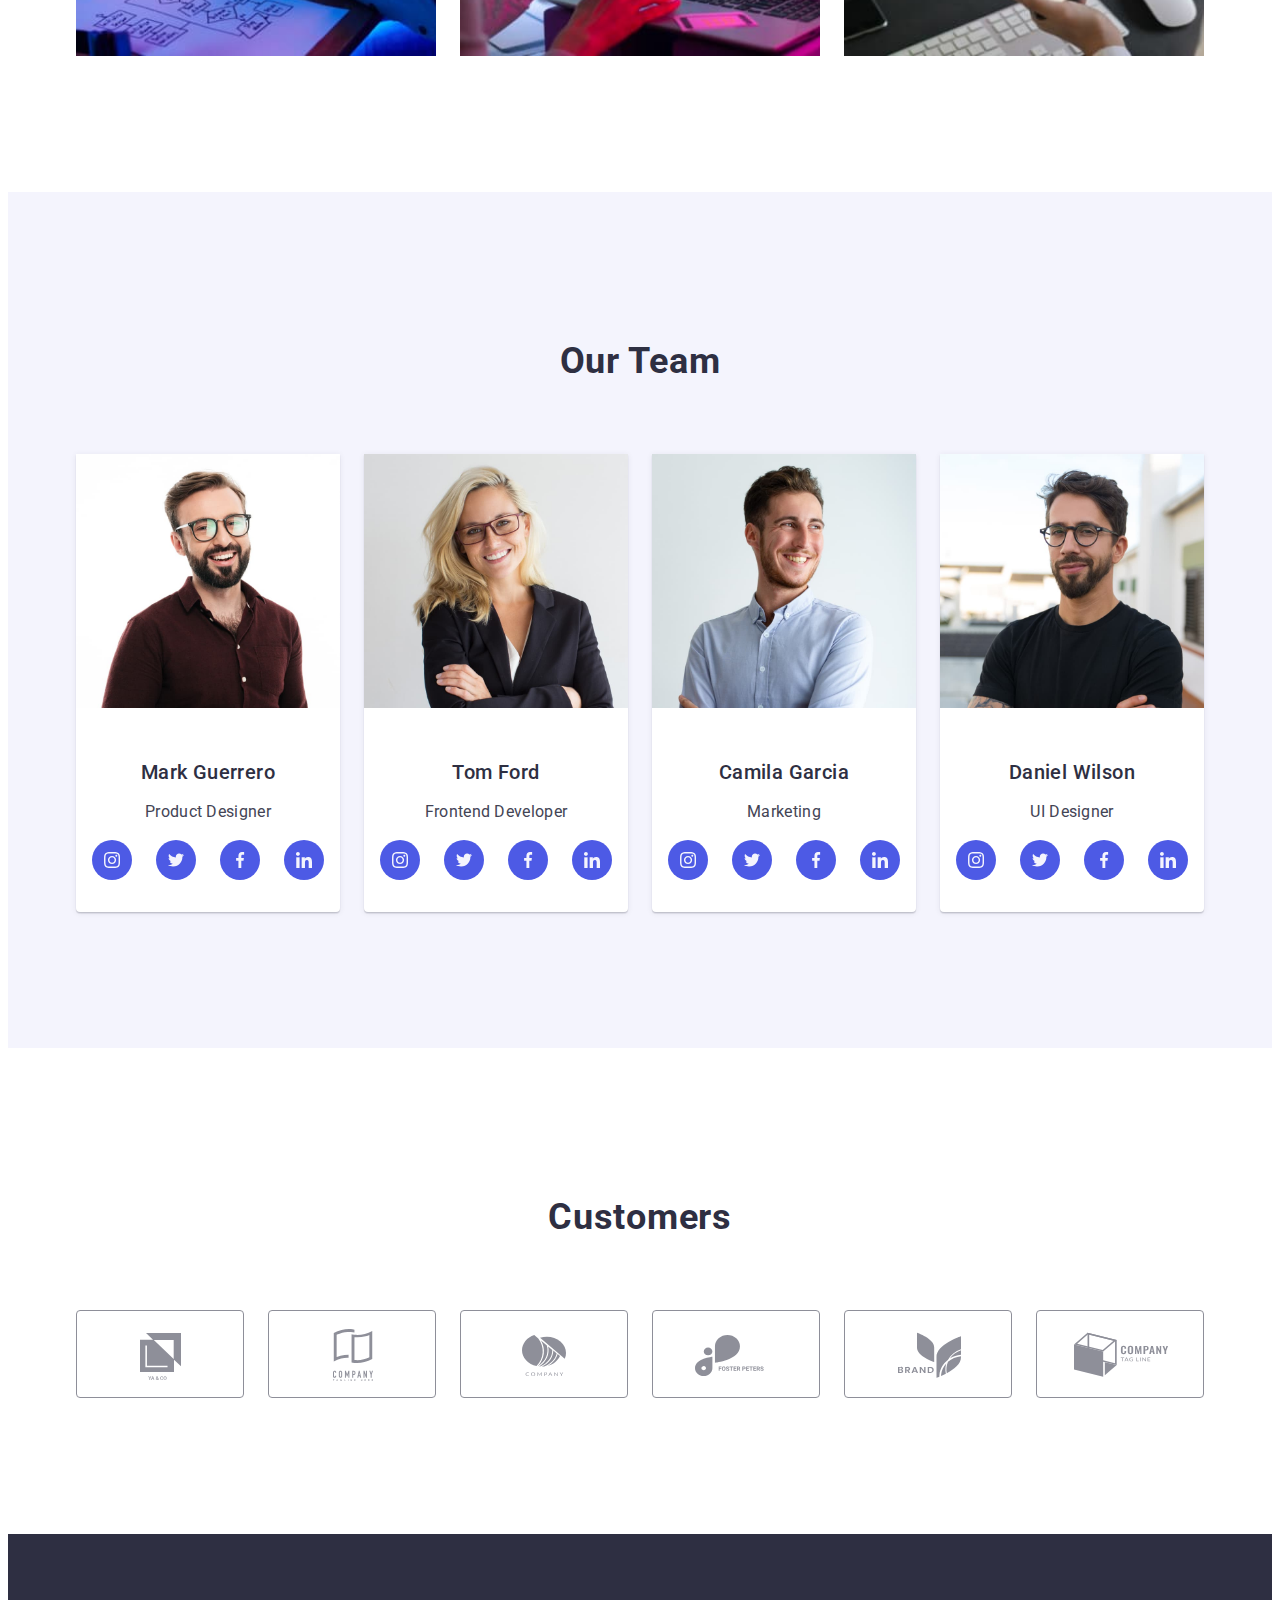
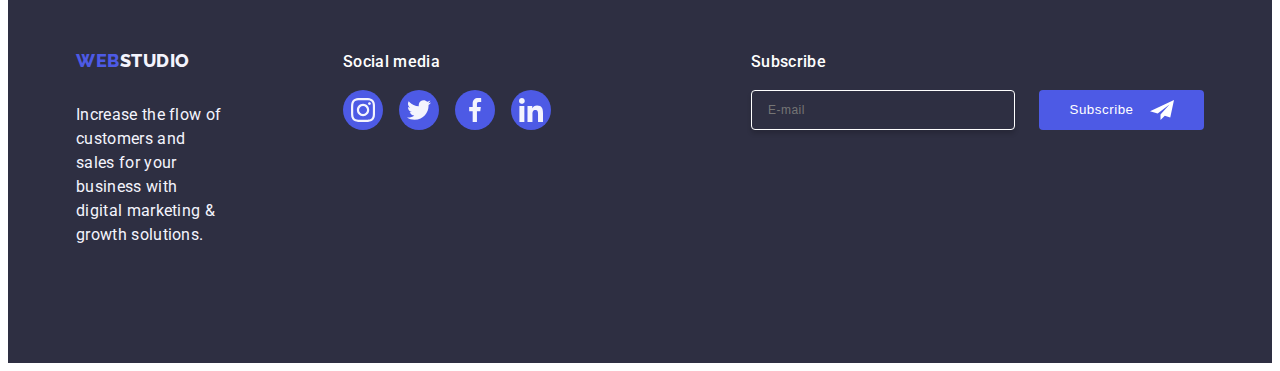
==== commit e11a8ee4: "7.3" ====
--- a/index.html
+++ b/index.html
@@ -62,6 +62,31 @@
             </li>
           </ul>
         </address>
+        <div class="ham-menu-div">
+          <svg
+            class="ham-menu-svg js-open-menu"
+            xmlns="http://www.w3.org/2000/svg"
+            width="32"
+            height="22"
+            viewBox="0 0 32 22"
+            fill="none"
+          >
+            <g clip-path="url(#clip0_297053_2156)">
+              <path
+                d="M1.34766 20.0431H30.8861M1.34766 10.7354H30.8861M1.34766 1.42773H30.8861"
+                stroke="#2E2F42"
+                stroke-width="3"
+                stroke-linecap="round"
+                stroke-linejoin="round"
+              />
+            </g>
+            <defs>
+              <clipPath id="clip0_297053_2156">
+                <rect width="32" height="22" fill="white" />
+              </clipPath>
+            </defs>
+          </svg>
+        </div>
       </div>
     </header>
 
@@ -404,7 +429,7 @@
     </main>
 
     <!-- Footer content -->
-    <footer class="footer-background footer-container">
+    <footer class="footer-container">
       <div class="container footer-div">
         <div class="footer-logo-div">
           <a
@@ -471,7 +496,10 @@
             <button type="submit" class="footer-form-button">
               Subscribe
               <svg class="footer-form-svg" width="24" height="24">
-                <use href="./images/icons.svg#send-icon"></use>
+                <use
+                  class="footer-form-svg-use"
+                  href="./images/icons.svg#send-icon"
+                ></use>
               </svg>
             </button>
           </form>
@@ -575,5 +603,6 @@
       </div>
     </div>
     <script src="./js/modal.js"></script>
+    <script defer src="js/mobile-menu.js"></script>
   </body>
 </html>
--- a/css/styles.css
+++ b/css/styles.css
@@ -66,7 +66,7 @@
 }
 
 .container {
-  width: 1158px;
+  max-width: 1158px;
   margin: 0 auto;
   padding: 0 15px;
 }
@@ -173,6 +173,10 @@
   color: var(--pressed-state-color);
 }
 
+.ham-menu-div {
+  display: none;
+}
+
 .hero-background {
   background-color: var(--hero-background-color);
   max-width: 1440px;
@@ -474,23 +478,19 @@
   height: 88px;
 }
 
-.footer-background {
+.footer-container {
   background-color: var(--dark-color);
-}
-
-.footer-container {
   padding: 100px 0;
 }
 
 .footer-div {
-  display: flex;
-  align-items: baseline;
   display: flex;
   align-items: baseline;
 }
 
 .footer-social-media-div {
   margin-right: 120px;
+  /* width: 100%; */
 }
 
 .footer-social-media-p {
@@ -566,8 +566,12 @@
 }
 
 .footer-form-div {
-  position: relative;
+  /* display: flex;
+  flex-direction: column;
+
   margin-right: 0;
+  margin-left: 80px;
+  flex-wrap: wrap; */
   margin-left: 80px;
 }
 
@@ -582,72 +586,52 @@
 }
 
 .footer-form-form {
+  display: flex;
+  gap: 24px;
+}
+
+.footer-form-label {
+}
+
+.footer-form-input {
   width: 264px;
   height: 40px;
+  background-color: transparent;
   border-radius: 4px;
-  border: 1px solid var(--white-background-color);
+  border: 1px solid #fff;
   box-shadow: 0px 4px 4px 0px rgba(0, 0, 0, 0.15);
-  display: flex;
-  flex-direction: row;
-  position: absolute;
-  gap: 24px;
-}
-
-.footer-form-label {
-  color: var(--WHITE, #fff);
-  width: 264px;
-  height: 40px;
-  font-family: "Roboto", sans-serif;
+  padding-left: 16px;
   font-size: 12px;
-  font-style: normal;
-  font-weight: 400;
-  line-height: 200%;
-  letter-spacing: 0.48px;
-  position: absolute;
-}
-
-.footer-form-input {
-  border: none;
-  outline: none;
-  background: none;
-  width: 264px;
-  height: 40px;
-  border: 1px solid #ffffff;
   line-height: 1.5;
   letter-spacing: 0.04em;
-  padding-left: 16px;
-  box-shadow: 0px 4px 4px 0px rgba(0, 0, 0, 0.15);
-  border-radius: 4px;
   color: #ffffff;
 }
 
 .footer-form-button {
+  display: flex;
+  background-color: #4d5ae5;
+  color: #ffffff;
   display: inline-flex;
   padding: 8px 24px;
   justify-content: center;
   align-items: center;
+  gap: 16px;
   min-width: 165px;
   height: 40px;
+  cursor: pointer;
+  font-weight: 500;
+  line-height: 1.5;
+  letter-spacing: 0.04em;
+  border: none;
   border-radius: 4px;
-  background: var(--primary-brand-color);
-  cursor: pointer;
-  border: none;
-  transition: color 250ms cubic-bezier(0.4, 0, 0.2, 1),
-    background-color 250ms cubic-bezier(0.4, 0, 0.2, 1),
-    border-color 250ms cubic-bezier(0.4, 0, 0.2, 1),
-    box-shadow 250ms cubic-bezier(0.4, 0, 0.2, 1);
-  margin-left: 284px;
-  font-size: 16px;
-  font-style: normal;
-  font-weight: 500;
-  line-height: 150%;
-  letter-spacing: 0.64px;
-  color: #ffffff;
 }
 
 .footer-form-svg {
   fill: white;
-  margin-left: 16px;
+  /* margin-left: 16px; */
+}
+
+.footer-form-svg-use {
 }
 
 .list {
@@ -1042,3 +1026,140 @@
 #user-name:focus + .name-icon-person {
   fill: #4d5ae5;
 }
+
+/* Button classes mobile */
+
+/* Section 1 mobile */
+
+@media screen and (width <= 428px) {
+  .header-navbar-menu {
+    display: none;
+  }
+
+  .address {
+    display: none;
+  }
+
+  /* .header-container {
+    height: 70px;
+  } */
+
+  .header-content {
+    padding: 25px 16px;
+  }
+
+  /* .header-navbar {
+    display: none;
+  } */
+
+  .ham-menu-svg {
+    cursor: pointer;
+    gap: 56px;
+  }
+
+  .hero-title {
+    color: var(--white-background-color);
+    text-align: center;
+    font-size: 36px;
+    font-style: normal;
+    font-weight: 700;
+    line-height: 111.111%;
+    letter-spacing: 0.72px;
+    text-transform: capitalize;
+  }
+
+  .we-offer-div-icon {
+    display: none;
+  }
+
+  .we-offer-section-list {
+    display: inline;
+  }
+
+  .our-work-list {
+    display: inline;
+  }
+
+  .our-team-list {
+    display: inline;
+  }
+
+  .our-team-element {
+    /* flex-basis: calc((100% - 72px) / 4); */
+    width: fit-content;
+    gap: 72px;
+    border-radius: 0px 0px 4px 4px;
+    box-shadow: 0px 2px 1px 0px rgba(46, 47, 66, 0.08),
+      0px 1px 1px 0px rgba(46, 47, 66, 0.16),
+      0px 1px 6px 0px rgba(46, 47, 66, 0.08);
+  }
+
+  .container {
+    max-width: 428px;
+    flex-wrap: wrap;
+  }
+
+  .our-work-element {
+    max-width: 428px;
+  }
+
+  .customers-section-icon {
+    display: flex;
+    /* flex-direction: column; */
+    flex-wrap: wrap;
+    justify-content: center;
+    gap: 24px;
+  }
+
+  .footer-container {
+    display: flex;
+    padding: 96px 0px;
+  }
+
+  .footer-div {
+    align-items: center;
+    flex-direction: column;
+  }
+
+  .footer-form-div {
+    margin-left: 0;
+  }
+
+  .footer-form-p {
+    padding-top: 72px;
+    text-align: center;
+  }
+
+  .footer-logo-div {
+    text-align: center;
+    margin: 0;
+  }
+
+  .footer-social-media-div {
+    margin: 0;
+    display: flex;
+    flex-direction: column;
+    align-items: center;
+  }
+
+  .footer-form-form {
+    display: flex;
+    flex-direction: column;
+    align-items: center;
+  }
+
+  .footer-form-button {
+    max-width: 165px;
+  }
+
+  .footer-content {
+    padding-top: 16px;
+  }
+
+  .footer-form-input {
+    min-width: 398px;
+  }
+}
+
+@media screen and (428px <= width <= 768px) {
+}
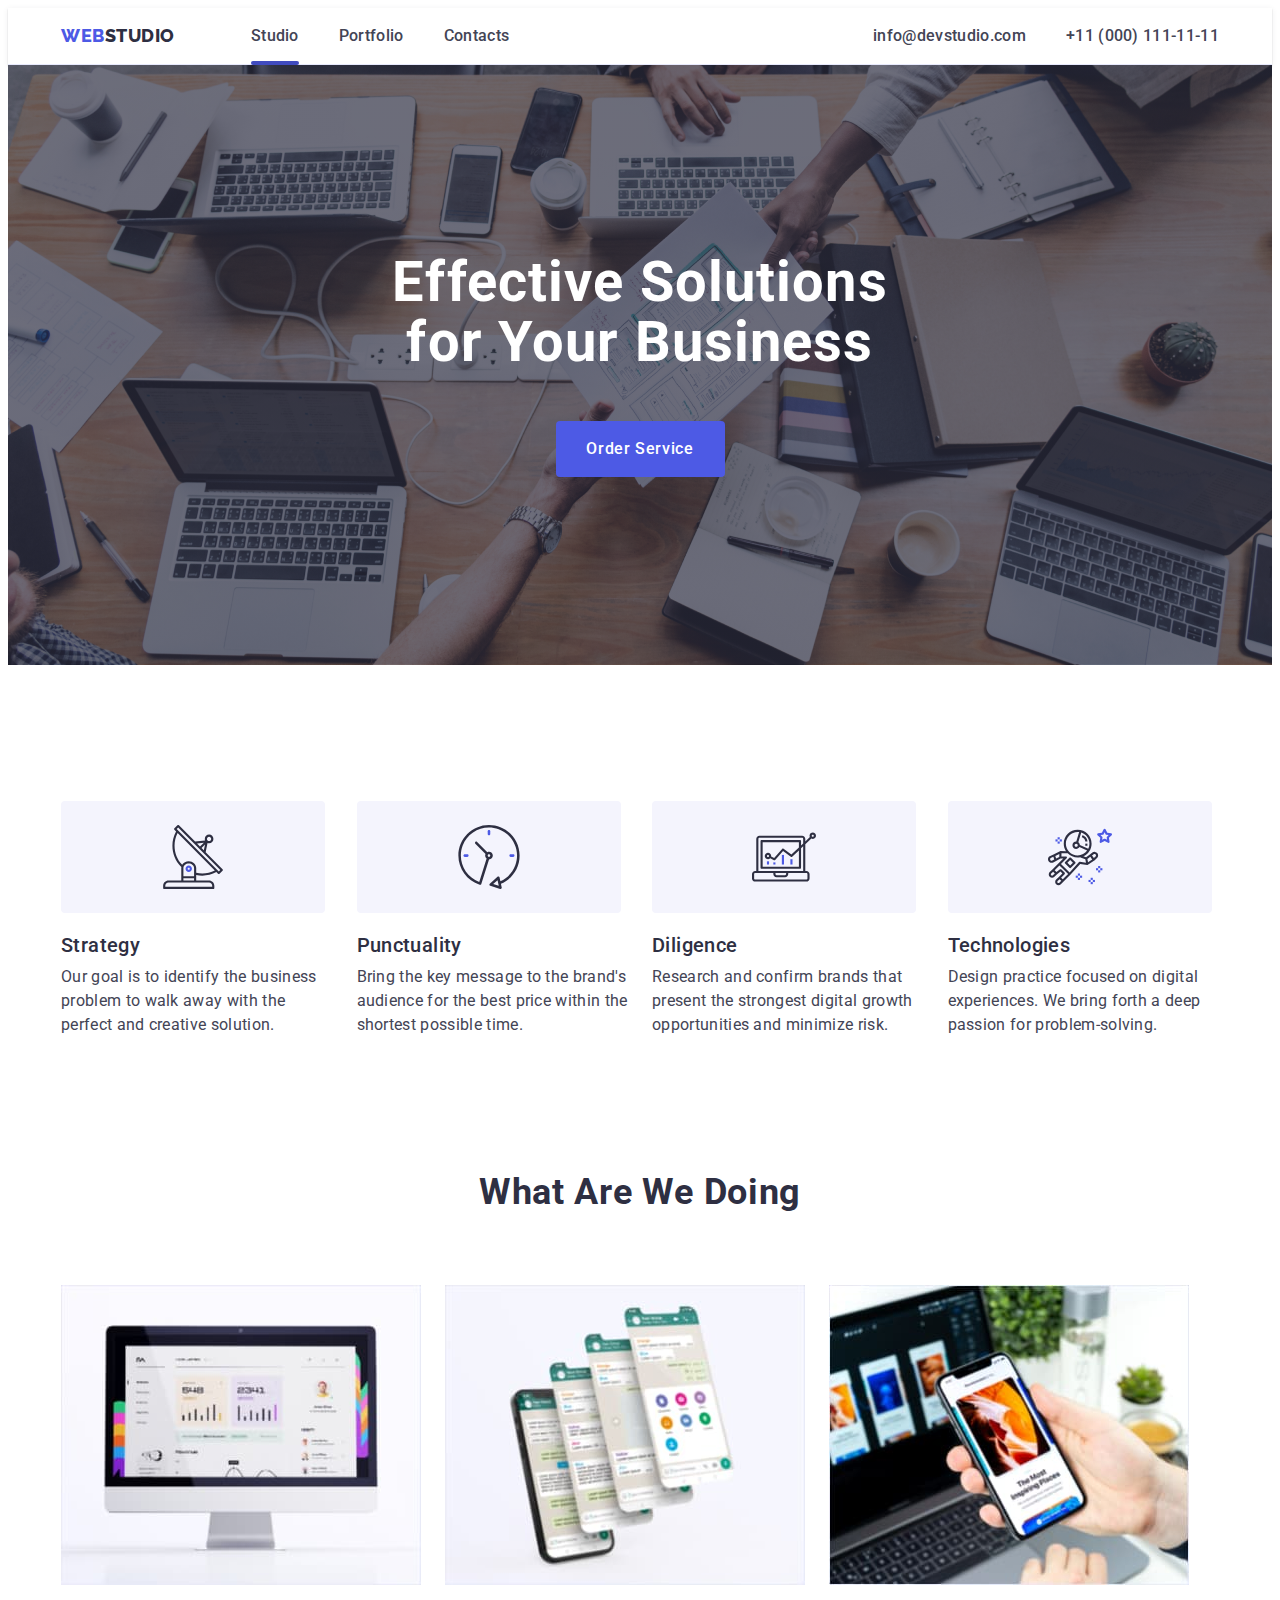
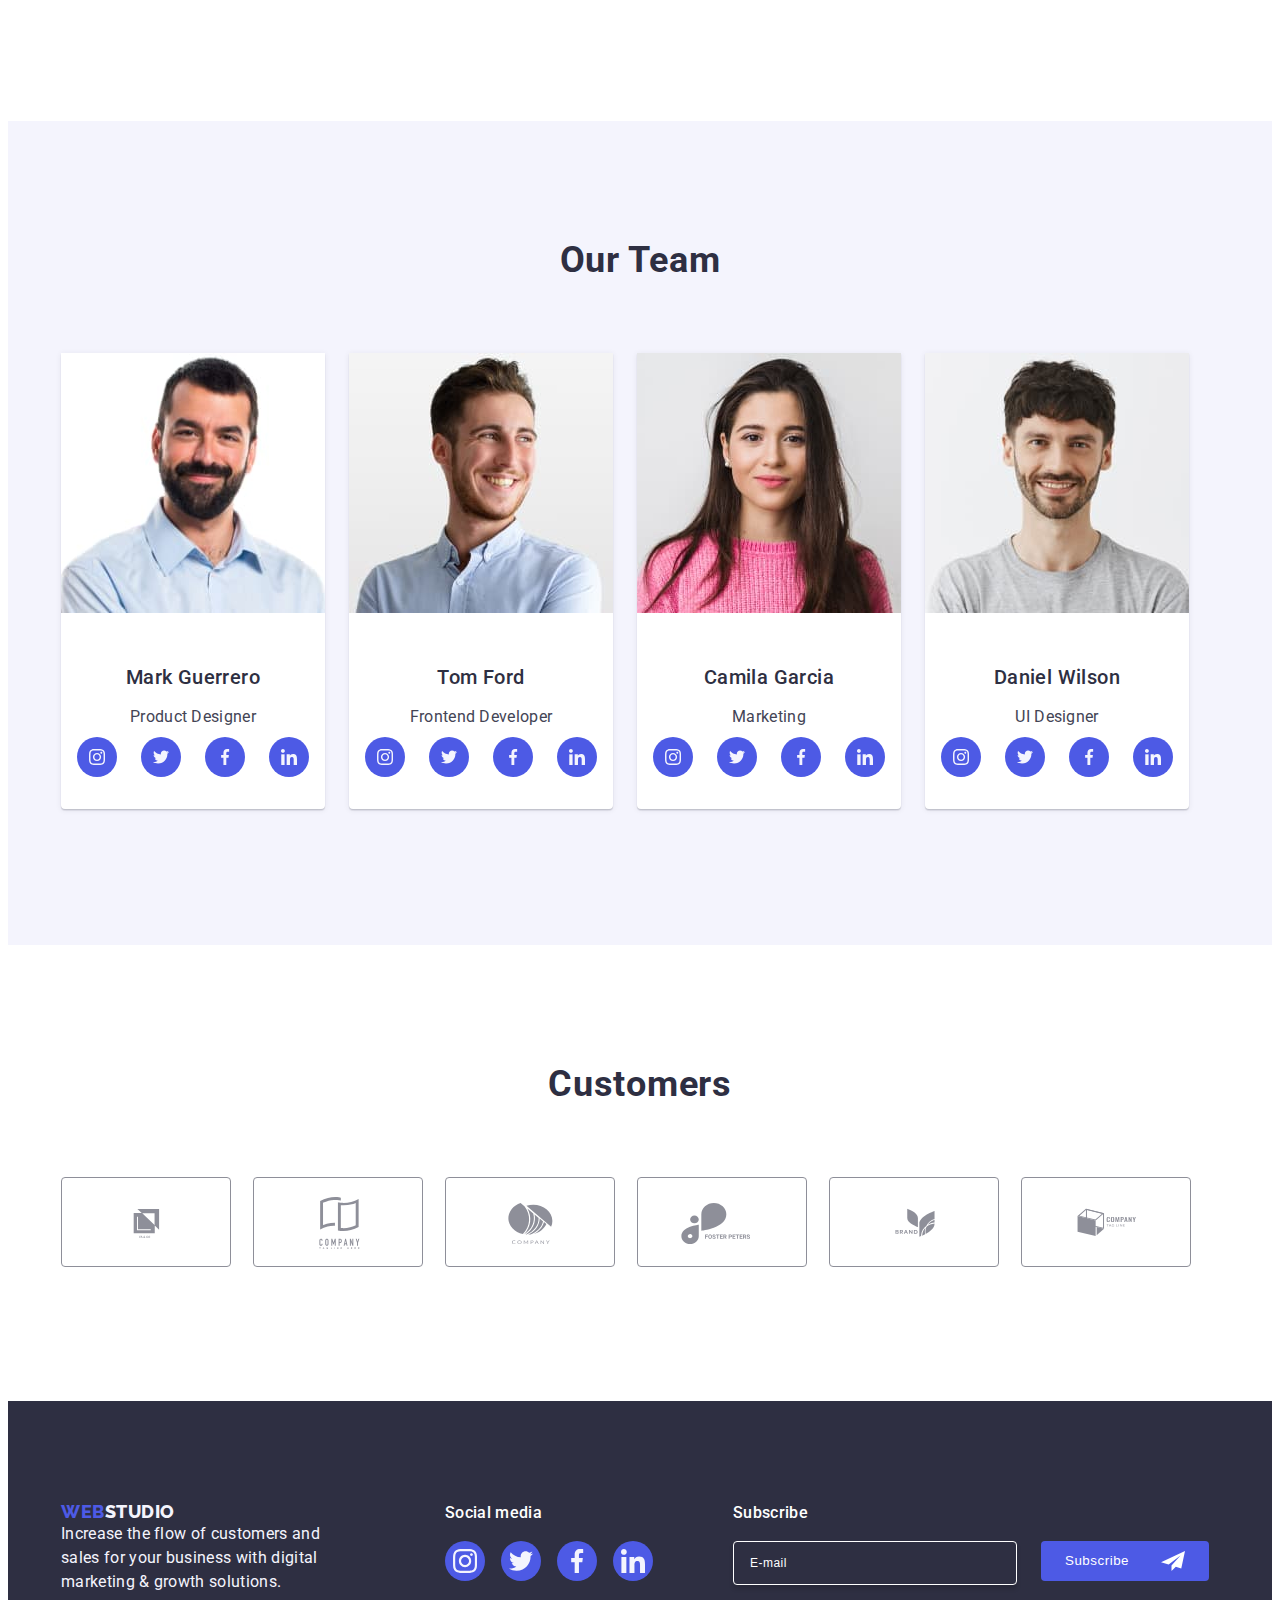
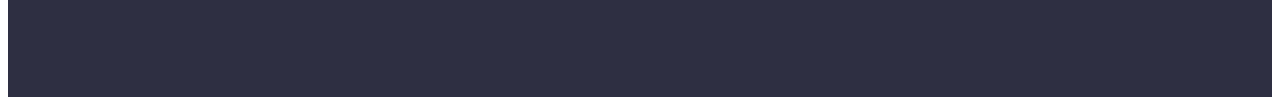
==== commit 5cf760cd: "7.4" ====
--- a/index.html
+++ b/index.html
@@ -20,43 +20,36 @@
       rel="stylesheet"
     />
   </head>
-
   <body>
-    <!-- Header content -->
-
-    <header class="header-container">
-      <div class="header-content container space">
-        <nav class="header-navbar">
-          <a class="logo logo-blue link header-navbar-logo" href="./index.html"
-            >Web<span class="logo logo-dark link">Studio</span></a
+    <header class="header">
+      <!-- Navigation -->
+      <div class="header-div container">
+        <nav class="nav">
+          <a href="./index.html" class="logo-link link">
+            Web<span class="logo-second-word">Studio</span></a
           >
-          <ul class="list header-navbar-menu">
+          <ul class="list nav-menu">
             <li>
-              <a
-                class="header-nav-link link studio-nav-link"
-                href="./index.html"
+              <a href="./index.html" class="nav-link link studio-selected"
                 >Studio</a
               >
             </li>
             <li>
-              <a class="header-nav-link link" href="./portfolio.html"
-                >Portfolio</a
-              >
-            </li>
-            <li>
-              <a class="header-nav-link link" href="">Contacts</a>
-            </li>
+              <a href="./portfolio.html" class="nav-link link">Portfolio</a>
+            </li>
+            <li><a href="" class="nav-link link">Contacts</a></li>
           </ul>
         </nav>
-        <address class="address">
-          <ul class="list header-address-container">
+        <!-- Contact-Informations -->
+        <address class="address list">
+          <ul class="list address-list">
             <li>
-              <a class="address-link link" href="mailto:info@devstudio.com"
+              <a href="mailto:info@devstudio.com" class="phone-email link"
                 >info@devstudio.com</a
               >
             </li>
             <li>
-              <a class="address-link link" href="tel:+110001111111"
+              <a href="tel:+110001111111" class="phone-email link"
                 >+11 (000) 111-11-11</a
               >
             </li>
@@ -89,145 +82,154 @@
         </div>
       </div>
     </header>
-
     <main>
-      <!-- Hero section -->
-      <section class="hero-background hero-container">
-        <div class="container hero-title-straighten">
-          <h1 class="hero-title">
-            Effective Solutions <br />
-            for Your Business
-          </h1>
-          <button data-modal-open class="hero-order-button" type="button">
+      <!-- Hero-Page / Section-1 -->
+      <section class="hero-page">
+        <div class="hero-div container">
+          <h1 class="page-title">Effective Solutions for Your Business</h1>
+          <button data-modal-open type="button" class="order-button">
             Order Service
           </button>
         </div>
       </section>
-
-      <!-- We offer section -->
-      <section class="we-offer-container">
-        <div class="container">
-          <h2 class="visually-hidden">h2</h2>
-          <ul class="list we-offer-section-list">
-            <li class="we-offer-section-icon-list">
-              <div class="we-offer-div-icon">
-                <svg width="64" height="64" class="we-offer-svg">
-                  <use href="./images/icons.svg#antenna" />
-                </svg>
-              </div>
-              <h3 class="header-subtitle we-offer-header">Strategy</h3>
-              <p class="paragraph-content">
-                Our goal is to identify the business problem to walk away with
-                the perfect and creative solution.
-              </p>
-            </li>
-            <li class="we-offer-section-icon-list">
-              <div class="we-offer-div-icon">
-                <svg width="64" height="64" class="we-offer-svg">
-                  <use href="./images/icons.svg#clock" />
-                </svg>
-              </div>
-              <h3 class="header-subtitle we-offer-header">Punctuality</h3>
-              <p class="paragraph-content">
-                Bring the key message to the brand's audience for the best price
-                within the shortest possible time.
-              </p>
-            </li>
-            <li class="we-offer-section-icon-list">
-              <div class="we-offer-div-icon">
-                <svg width="64" height="64" class="we-offer-svg">
-                  <use href="./images/icons.svg#diagram" />
-                </svg>
-              </div>
-              <h3 class="header-subtitle we-offer-header">Diligence</h3>
-              <p class="paragraph-content">
-                Research and confirm brands that present the strongest digital
-                growth opportunities and minimize risk.
-              </p>
-            </li>
-            <li class="we-offer-section-icon-list">
-              <div class="we-offer-div-icon">
-                <svg width="64" height="64" class="we-offer-svg">
-                  <use href="./images/icons.svg#astronaut" />
-                </svg>
-              </div>
-              <h3 class="header-subtitle we-offer-header">Technologies</h3>
-              <p class="paragraph-content">
-                Design practice focused on digital experiences. We bring forth a
-                deep passion for problem-solving.
-              </p>
+      <!-- Section-2 -->
+      <section class="section-one">
+        <!-- Hidden-h2-tag -->
+        <div class="section-one-div container">
+          <h2 class="visually-hidden">not visible</h2>
+          <ul class="list section-one-list">
+            <li class="section-one-list-child">
+              <div class="section-one-icons">
+                <svg width="64" height="64" class="section-one-svg">
+                  <use href="./images/icons.svg#antenna"></use>
+                </svg>
+              </div>
+              <div class="section-one-list-media">
+                <h3 class="feature-title">Strategy</h3>
+                <p class="feature-content-section-two">
+                  Our goal is to identify the business problem to walk away with
+                  the perfect and creative solution.
+                </p>
+              </div>
+            </li>
+            <li class="section-one-list-child">
+              <div class="section-one-icons">
+                <svg width="64" height="64" class="section-one-svg">
+                  <use href="./images/icons.svg#clock"></use>
+                </svg>
+              </div>
+              <div class="section-one-list-media">
+                <h3 class="feature-title">Punctuality</h3>
+                <p class="feature-content-section-two">
+                  Bring the key message to the brand's audience for the best
+                  price within the shortest possible time.
+                </p>
+              </div>
+            </li>
+            <li class="section-one-list-child">
+              <div class="section-one-icons">
+                <svg width="64" height="64" class="section-one-svg">
+                  <use href="./images/icons.svg#diagram"></use>
+                </svg>
+              </div>
+              <div class="section-one-list-media">
+                <h3 class="feature-title">Diligence</h3>
+                <p class="feature-content-section-two">
+                  Research and confirm brands that present the strongest digital
+                  growth opportunities and minimize risk.
+                </p>
+              </div>
+            </li>
+            <li class="section-one-list-child">
+              <div class="section-one-icons">
+                <svg width="64" height="64" class="section-one-svg">
+                  <use href="./images/icons.svg#astronaut"></use>
+                </svg>
+              </div>
+              <div class="section-one-list-media">
+                <h3 class="feature-title">Technologies</h3>
+                <p class="feature-content-section-two">
+                  Design practice focused on digital experiences. We bring forth
+                  a deep passion for problem-solving.
+                </p>
+              </div>
             </li>
           </ul>
         </div>
       </section>
-
-      <!-- Our work section -->
-      <section class="our-work-container">
-        <div class="container">
-          <h2 class="section-title our-work-header">What are we doing</h2>
-          <ul class="list our-work-list">
-            <li class="our-work-element">
-              <img src="./images/code.jpg" alt="Coding on desk." width="360" />
-            </li>
-            <li class="our-work-element">
+      <!-- Section-3 -->
+      <section class="section-two">
+        <div class="section-two-div container">
+          <h2 class="what-we-do-title">What are we doing</h2>
+          <ul class="list section-two-list">
+            <!-- test clasa -->
+            <li class="section-two-list-list">
               <img
-                src="./images/search.jpg"
-                alt="Searching Layouts."
+                class="section-two-images"
+                src="./images/computer.jpg"
+                alt="imagine monitor"
                 width="360"
               />
             </li>
-            <li class="our-work-element">
-              <img src="./images/design.jpg" alt="Color palette." width="360" />
+            <li class="section-two-list-list">
+              <img
+                class="section-two-images"
+                src="./images/telefon1.jpg"
+                alt="imagine telefon"
+                width="360"
+              />
+            </li>
+            <li class="section-two-list-list">
+              <img
+                class="section-two-images"
+                src="./images/telefon2.jpg"
+                alt="imagine telefon in mana"
+                width="360"
+              />
             </li>
           </ul>
         </div>
       </section>
-
-      <!-- Our team section -->
-      <section class="our-team-background our-team-container">
-        <div class="container">
-          <h2 class="section-title our-team-header">Our Team</h2>
-          <ul class="list our-team-list">
-            <!-- Employee 1 -->
-            <li class="header-background our-team-element">
+      <!-- Section-4 -->
+      <section class="section-three">
+        <div class="section-three-div container">
+          <h2 class="our-team">Our Team</h2>
+          <ul class="list section-three-list">
+            <!-- Angajat-1 -->
+            <li class="list-employees">
               <img
-                src="./images/chris.jpg"
-                alt="Product Designer"
+                class="section-three-images"
+                src="./images/angajat1.jpg"
+                alt="poza angajat 1"
                 width="264"
               />
-              <div class="our-team-employee-container">
-                <h3
-                  class="header-background header-subtitle our-team-employee-name"
-                >
-                  Mark Guerrero
-                </h3>
-                <p class="paragraph-content our-team-employee-position">
-                  Product Designer
-                </p>
-                <ul class="list our-team-ul-svg">
-                  <li class="our-team-list-svg">
-                    <a href="" class="our-team-link-svg">
+              <div class="section-three-div-names">
+                <h3 class="names">Mark Guerrero</h3>
+                <p class="feature-content">Product Designer</p>
+                <ul class="list section-three-ul-list-svg">
+                  <li class="section-three-list-svg">
+                    <a href="" class="section-three-link-svg">
                       <svg width="16" height="16" class="section-three-svg">
                         <use href="./images/icons.svg#instagram"></use>
                       </svg>
                     </a>
                   </li>
-                  <li class="our-team-list-svg">
-                    <a href="" class="our-team-link-svg">
+                  <li class="section-three-list-svg">
+                    <a href="" class="section-three-link-svg">
                       <svg width="16" height="16" class="section-three-svg">
                         <use href="./images/icons.svg#twitter"></use>
                       </svg>
                     </a>
                   </li>
-                  <li class="our-team-list-svg">
-                    <a href="" class="our-team-link-svg">
+                  <li class="section-three-list-svg">
+                    <a href="" class="section-three-link-svg">
                       <svg width="16" height="16" class="section-three-svg">
                         <use href="./images/icons.svg#facebook"></use>
                       </svg>
                     </a>
                   </li>
-                  <li class="our-team-list-svg">
-                    <a href="" class="our-team-link-svg">
+                  <li class="section-three-list-svg">
+                    <a href="" class="section-three-link-svg">
                       <svg width="16" height="16" class="section-three-svg">
                         <use href="./images/icons.svg#linkedin"></use>
                       </svg>
@@ -236,46 +238,41 @@
                 </ul>
               </div>
             </li>
-            <!-- Employee 2 -->
-            <li class="header-background our-team-element">
+            <!-- Angajat-2 -->
+            <li class="list-employees">
               <img
-                src="./images/kylie.jpg"
-                alt="Frontend Developer"
+                class="section-three-images"
+                src="./images/angajat2.jpg"
+                alt="poza angajat 2"
                 width="264"
               />
-              <div class="our-team-employee-container">
-                <h3
-                  class="header-background header-subtitle our-team-employee-name"
-                >
-                  Tom Ford
-                </h3>
-                <p class="paragraph-content our-team-employee-position">
-                  Frontend Developer
-                </p>
-                <ul class="list our-team-ul-svg">
-                  <li class="our-team-list-svg">
-                    <a href="" class="our-team-link-svg">
+              <div class="section-three-div-names">
+                <h3 class="names">Tom Ford</h3>
+                <p class="feature-content">Frontend Developer</p>
+                <ul class="list section-three-ul-list-svg">
+                  <li class="section-three-list-svg">
+                    <a href="" class="section-three-link-svg">
                       <svg width="16" height="16" class="section-three-svg">
                         <use href="./images/icons.svg#instagram"></use>
                       </svg>
                     </a>
                   </li>
-                  <li class="our-team-list-svg">
-                    <a href="" class="our-team-link-svg">
+                  <li class="section-three-list-svg">
+                    <a href="" class="section-three-link-svg">
                       <svg width="16" height="16" class="section-three-svg">
                         <use href="./images/icons.svg#twitter"></use>
                       </svg>
                     </a>
                   </li>
-                  <li class="our-team-list-svg">
-                    <a href="" class="our-team-link-svg">
+                  <li class="section-three-list-svg">
+                    <a href="" class="section-three-link-svg">
                       <svg width="16" height="16" class="section-three-svg">
                         <use href="./images/icons.svg#facebook"></use>
                       </svg>
                     </a>
                   </li>
-                  <li class="our-team-list-svg">
-                    <a href="" class="our-team-link-svg">
+                  <li class="section-three-list-svg">
+                    <a href="" class="section-three-link-svg">
                       <svg width="16" height="16" class="section-three-svg">
                         <use href="./images/icons.svg#linkedin"></use>
                       </svg>
@@ -284,42 +281,41 @@
                 </ul>
               </div>
             </li>
-            <!-- Employee 3 -->
-            <li class="header-background our-team-element">
-              <img src="./images/ryan.jpg" alt="Marketing" width="264" />
-              <div class="our-team-employee-container">
-                <h3
-                  class="header-background header-subtitle our-team-employee-name"
-                >
-                  Camila Garcia
-                </h3>
-                <p class="paragraph-content our-team-employee-position">
-                  Marketing
-                </p>
-                <ul class="list our-team-ul-svg">
-                  <li class="our-team-list-svg">
-                    <a href="" class="our-team-link-svg">
+            <!-- Angajat-3 -->
+            <li class="list-employees">
+              <img
+                class="section-three-images"
+                src="./images/angajat3.jpg"
+                alt="poza angajat 3"
+                width="264"
+              />
+              <div class="section-three-div-names">
+                <h3 class="names">Camila Garcia</h3>
+                <p class="feature-content">Marketing</p>
+                <ul class="list section-three-ul-list-svg">
+                  <li class="section-three-list-svg">
+                    <a href="" class="section-three-link-svg">
                       <svg width="16" height="16" class="section-three-svg">
                         <use href="./images/icons.svg#instagram"></use>
                       </svg>
                     </a>
                   </li>
-                  <li class="our-team-list-svg">
-                    <a href="" class="our-team-link-svg">
+                  <li class="section-three-list-svg">
+                    <a href="" class="section-three-link-svg">
                       <svg width="16" height="16" class="section-three-svg">
                         <use href="./images/icons.svg#twitter"></use>
                       </svg>
                     </a>
                   </li>
-                  <li class="our-team-list-svg">
-                    <a href="" class="our-team-link-svg">
+                  <li class="section-three-list-svg">
+                    <a href="" class="section-three-link-svg">
                       <svg width="16" height="16" class="section-three-svg">
                         <use href="./images/icons.svg#facebook"></use>
                       </svg>
                     </a>
                   </li>
-                  <li class="our-team-list-svg">
-                    <a href="" class="our-team-link-svg">
+                  <li class="section-three-list-svg">
+                    <a href="" class="section-three-link-svg">
                       <svg width="16" height="16" class="section-three-svg">
                         <use href="./images/icons.svg#linkedin"></use>
                       </svg>
@@ -328,42 +324,41 @@
                 </ul>
               </div>
             </li>
-            <!-- Employee 4 -->
-            <li class="header-background our-team-element">
-              <img src="./images/tyler.jpg" alt="UI Designer" width="264" />
-              <div class="our-team-employee-container">
-                <h3
-                  class="header-background header-subtitle our-team-employee-name"
-                >
-                  Daniel Wilson
-                </h3>
-                <p class="paragraph-content our-team-employee-position">
-                  UI Designer
-                </p>
-                <ul class="list our-team-ul-svg">
-                  <li class="our-team-list-svg">
-                    <a href="" class="our-team-link-svg">
+            <!-- Angajat-4 -->
+            <li class="list-employees">
+              <img
+                class="section-three-images"
+                src="./images/angajat4.jpg"
+                alt="poza angajat 4"
+                width="264"
+              />
+              <div class="section-three-div-names">
+                <h3 class="names">Daniel Wilson</h3>
+                <p class="feature-content">UI Designer</p>
+                <ul class="list section-three-ul-list-svg">
+                  <li class="section-three-list-svg">
+                    <a href="" class="section-three-link-svg">
                       <svg width="16" height="16" class="section-three-svg">
                         <use href="./images/icons.svg#instagram"></use>
                       </svg>
                     </a>
                   </li>
-                  <li class="our-team-list-svg">
-                    <a href="" class="our-team-link-svg">
+                  <li class="section-three-list-svg">
+                    <a href="" class="section-three-link-svg">
                       <svg width="16" height="16" class="section-three-svg">
                         <use href="./images/icons.svg#twitter"></use>
                       </svg>
                     </a>
                   </li>
-                  <li class="our-team-list-svg">
-                    <a href="" class="our-team-link-svg">
+                  <li class="section-three-list-svg">
+                    <a href="" class="section-three-link-svg">
                       <svg width="16" height="16" class="section-three-svg">
                         <use href="./images/icons.svg#facebook"></use>
                       </svg>
                     </a>
                   </li>
-                  <li class="our-team-list-svg">
-                    <a href="" class="our-team-link-svg">
+                  <li class="section-three-list-svg">
+                    <a href="" class="section-three-link-svg">
                       <svg width="16" height="16" class="section-three-svg">
                         <use href="./images/icons.svg#linkedin"></use>
                       </svg>
@@ -375,51 +370,50 @@
           </ul>
         </div>
       </section>
-
-      <!-- Customers Section -->
-      <section class="customers-section">
-        <div class="container">
-          <h2 class="customers-section-header">Customers</h2>
-          <ul class="list customers-section-icon">
-            <li class="customers-section-list-element">
-              <a class="customers-link" href="">
-                <svg class="customers-svg" width="104" height="56">
-                  <use href="./images/icons.svg#1st-company" />
-                </svg>
-              </a>
-            </li>
-            <li class="customers-section-list-element">
-              <a class="customers-link" href="">
-                <svg class="customers-svg" width="104" height="56">
-                  <use href="./images/icons.svg#2nd-company" />
-                </svg>
-              </a>
-            </li>
-            <li class="customers-section-list-element">
-              <a class="customers-link" href="">
-                <svg class="customers-svg" width="104" height="56">
-                  <use href="./images/icons.svg#3rd-company" />
-                </svg>
-              </a>
-            </li>
-            <li class="customers-section-list-element">
-              <a class="customers-link" href="">
-                <svg class="customers-svg" width="104" height="56">
-                  <use href="./images/icons.svg#4th-company" />
-                </svg>
-              </a>
-            </li>
-            <li class="customers-section-list-element">
-              <a class="customers-link" href="">
-                <svg class="customers-svg" width="104" height="56">
-                  <use href="./images/icons.svg#5th-company" />
-                </svg>
-              </a>
-            </li>
-            <li class="customers-section-list-element">
-              <a class="customers-link" href="">
-                <svg class="customers-svg" width="104" height="56">
-                  <use href="./images/icons.svg#6th-company" />
+      <!-- Section-5 -->
+      <section class="section-five">
+        <div class="container section-five-div">
+          <h2 class="section-five-title">Customers</h2>
+          <ul class="list section-five-ul-list">
+            <li class="section-five-list">
+              <a href="" class="section-five-link">
+                <svg width="104" height="56" class="section-five-svg">
+                  <use href="./images/icons.svg#firstclient"></use>
+                </svg>
+              </a>
+            </li>
+            <li class="section-five-list">
+              <a href="" class="section-five-link">
+                <svg width="104" height="56" class="section-five-svg">
+                  <use href="./images/icons.svg#secondclient"></use>
+                </svg>
+              </a>
+            </li>
+            <li class="section-five-list">
+              <a href="" class="section-five-link">
+                <svg width="104" height="56" class="section-five-svg">
+                  <use href="./images/icons.svg#thirdclient"></use>
+                </svg>
+              </a>
+            </li>
+            <li class="section-five-list">
+              <a href="" class="section-five-link">
+                <svg width="104" height="56" class="section-five-svg">
+                  <use href="./images/icons.svg#icnlog"></use>
+                </svg>
+              </a>
+            </li>
+            <li class="section-five-list">
+              <a href="" class="section-five-link">
+                <svg width="104" height="56" class="section-five-svg">
+                  <use href="./images/icons.svg#fourthclient"></use>
+                </svg>
+              </a>
+            </li>
+            <li class="section-five-list">
+              <a href="" class="section-five-link">
+                <svg width="104" height="56" class="section-five-svg">
+                  <use href="./images/icons.svg#fifthclient"></use>
                 </svg>
               </a>
             </li>
@@ -427,78 +421,69 @@
         </div>
       </section>
     </main>
-
-    <!-- Footer content -->
-    <footer class="footer-container">
-      <div class="container footer-div">
-        <div class="footer-logo-div">
-          <a
-            class="logo logo-blue link footer-logo-container"
-            href="./index.html"
-            >Web<span class="logo logo-light link">Studio</span></a
+    <footer class="foooter-bg">
+      <!-- Logo-Footer -->
+      <div class="footer-div container">
+        <div class="footer-div-logo">
+          <a href="./index.html" class="logo-link link">
+            Web<span class="logo-second-word-footer">Studio</span></a
           >
-          <p class="footer-content footer-paragraph-container">
+          <p class="footer-text">
             Increase the flow of customers and sales for your business with
             digital marketing & growth solutions.
           </p>
           <address></address>
         </div>
-        <div class="footer-social-media-div">
-          <p class="footer-social-media-p">Social media</p>
+        <div class="social-media-div">
+          <p class="social-media-text">Social media</p>
           <ul class="list footer-ul-list-svg">
             <li class="footer-list-svg">
               <a href="" class="footer-link-svg">
                 <svg width="24" height="24" class="footer-svg">
-                  <use href="./images/icons.svg#instagram-2"></use>
+                  <use href="./images/icons.svg#instagram"></use>
                 </svg>
               </a>
             </li>
             <li class="footer-list-svg">
               <a href="" class="footer-link-svg">
                 <svg width="24" height="24" class="footer-svg">
-                  <use href="./images/icons.svg#twitter-2"></use>
+                  <use href="./images/icons.svg#twitter"></use>
                 </svg>
               </a>
             </li>
             <li class="footer-list-svg">
               <a href="" class="footer-link-svg">
                 <svg width="24" height="24" class="footer-svg">
-                  <use href="./images/icons.svg#facebook-2"></use>
+                  <use href="./images/icons.svg#facebook"></use>
                 </svg>
               </a>
             </li>
             <li class="footer-list-svg">
               <a href="" class="footer-link-svg">
                 <svg width="24" height="24" class="footer-svg">
-                  <use href="./images/icons.svg#linkedin-2"></use>
+                  <use href="./images/icons.svg#linkedin"></use>
                 </svg>
               </a>
             </li>
           </ul>
         </div>
-        <!-- Subscription Form -->
-        <div class="footer-form-div">
-          <p class="footer-form-p">Subscribe</p>
-          <form
-            class="footer-form-form"
-            novalidate
-            autocomplete="off"
-            name="footer-form"
-          >
-            <label class="footer-form-label">
+        <div class="footer-subscribe">
+          <p class="footer-subscribe-p">Subscribe</p>
+          <form name="mailsub" class="footer-form">
+            <label class="footer-label">
               <input
+                name="subscription"
+                type="email"
+                placeholder="E-mail"
                 class="footer-form-input"
-                type="email"
-                name="email"
-                placeholder="E-mail"
               />
             </label>
-            <button type="submit" class="footer-form-button">
+            <button type="submit" class="subscribe-button">
               Subscribe
-              <svg class="footer-form-svg" width="24" height="24">
+              <svg width="24" height="24" class="subscribe-svg">
                 <use
-                  class="footer-form-svg-use"
-                  href="./images/icons.svg#send-icon"
+                  href="./images/icons.svg#airplane"
+                  class="subscribe-svg-svg"
                 ></use>
               </svg>
             </button>
@@ -506,103 +491,184 @@
         </div>
       </div>
     </footer>
-    <!-- Modal Hero Section -->
+    <!-- Modal -->
     <div data-modal class="modal-div is-hidden">
       <div class="modal-container">
         <button type="button" class="modal-button" data-modal-close>
           <svg width="8" height="8" class="modal-svg">
-            <use href="./images/icons.svg#close-button"></use>
+            <use href="./images/icons.svg#close-black"></use>
           </svg>
         </button>
-        <p class="modal-title">Leave your contacts and we will call you back</p>
-        <!-- Form -->
-        <form action="-" autocomplete="off">
-          <!-- Name -->
-          <div class="modal-name-part">
-            <label class="names-label" for="user-name">Name</label>
-            <div class="input-blue-square">
+        <p class="modal-p">Leave your contacts and we will call you back</p>
+        <!-- <div class="form-div"> -->
+        <form name="sign-up" class="modal-form">
+          <div class="modal-div-name">
+            <label for="user-name" class="modal-label-name"> Name </label>
+            <div class="modal-label-div">
               <input
-                class="input-md w-h-email-phone-name"
+                name="user-name"
                 id="user-name"
                 type="text"
-                name="user-name"
-              />
-              <svg width="18" height="24" class="name-icon-person">
-                <use href="./images/icons.svg#person-black"></use>
+                class="modal-input-name"
+              />
+              <svg width="18" height="24" class="modal-input-name-svg">
+                <use href="./images/icons.svg#icon-person"></use>
               </svg>
             </div>
           </div>
-          <!-- Phone -->
-          <div class="modal-name-part">
-            <label class="names-label" for="phone-number-id">Phone</label>
-            <div class="input-blue-square">
+
+          <div class="modal-div-name">
+            <label class="modal-label-name"> Phone </label>
+            <div class="modal-label-div">
               <input
-                class="input-md w-h-email-phone-name"
-                id="phone-number-id"
+                name="phone"
+                id="phone"
                 type="tel"
-                name="phone-number"
-              />
-              <svg width="18" height="24" class="name-icon-person">
-                <use href="./images/icons.svg#phone-black"></use>
+                class="modal-input-name"
+              />
+              <svg width="18" height="24" class="modal-input-name-svg">
+                <use href="./images/icons.svg#icon-mail"></use>
               </svg>
             </div>
           </div>
-          <!-- Email -->
-          <div class="modal-name-part">
-            <label class="names-label" for="Email">Email</label>
-            <div class="input-blue-square">
+
+          <div class="modal-div-name">
+            <label class="modal-label-name"> Email </label>
+            <div class="modal-label-div">
               <input
-                class="input-md w-h-email-phone-name"
+                class="modal-input-name"
                 type="email"
+                id="email"
                 name="email"
-                id="Email"
-              />
-              <svg width="18" height="24" class="name-icon-person">
-                <use href="./images/icons.svg#email-black"></use>
+              />
+              <svg width="18" height="24" class="modal-input-name-svg">
+                <use href="./images/icons.svg#icon-vector"></use>
               </svg>
             </div>
           </div>
-          <!-- Comment -->
-          <div class="input-textarea-bl-sq">
-            <label class="names-label" for="user-comment"> Comment</label>
+          <div class="modal-div-textarea">
+            <label for="user-comment" class="modal-label-name">Comment</label>
             <textarea
+              name="user-comment"
               id="user-comment"
-              class="input-md"
-              name="user-comment"
-              rows="5"
+              cols="30"
+              rows="10"
               placeholder="Text input"
+              class="modal-textarea"
             ></textarea>
           </div>
-          <!-- CheckBox -->
-          <div class="checkbox-label">
+
+          <div class="modal-div-checkbox">
             <input
-              class="checkbox visually-hidden"
+              name="user-privacy"
               id="user-privacy"
               type="checkbox"
-              name="user-privacy"
-              required
               value="true"
+              class="modal-input-checkbox visually-hidden"
             />
-            <label class="names-label" for="user-privacy"
-              ><span class="checkboxspan"
-                ><svg class="checkicon" width="10" height="8">
-                  <use
-                    href="./images/icons.svg#property-click"
-                  ></use></svg></span
-              >I accept the terms and conditions of the
-              <a class="span-label-checkbox" href="link">
-                Privacy Policy</a
-              ></label
+            <!-- nebunie -->
+            <label for="user-privacy" class="modal-label-checkbox">
+              <span class="checkbox-span">
+                <svg width="10" height="8" class="checkbox-svg">
+                  <use href="./images/icons.svg#check-icon"></use>
+                </svg>
+              </span>
+              I accept the terms and conditions of the
+              <a href="" class="privacy-link">Privacy Policy</a></label
             >
+            <!-- nebunie -->
           </div>
-          <!-- Send button -->
-          <!-- <div class="div-button-modal"> -->
-          <button class="submit-button-modal" type="submit">Send</button>
-          <!-- </div> -->
+          <button type="submit" class="moadal-form-button">Send</button>
         </form>
+        <!-- </div> -->
       </div>
     </div>
+    <!-- Burger Menu -->
+    <div class="burger-menu-div is-open js-menu-container">
+      <button type="button" class="burger-menu-button js-close-menu">
+        <svg
+          xmlns="http://www.w3.org/2000/svg"
+          width="8"
+          height="8"
+          viewBox="0 0 8 8"
+          fill="none"
+        >
+          <g clip-path="url(#clip0_628519_170)">
+            <path
+              d="M8 0.805714L7.19429 0L4 3.19429L0.805714 0L0 0.805714L3.19429 4L0 7.19429L0.805714 8L4 4.80571L7.19429 8L8 7.19429L4.80571 4L8 0.805714Z"
+              fill="#2E2F42"
+            />
+          </g>
+          <defs>
+            <clipPath id="clip0_628519_170">
+              <rect width="8" height="8" fill="white" />
+            </clipPath>
+          </defs>
+        </svg>
+      </button>
+      <nav class="nav-burger-menu">
+        <ul class="list nav-burger-menu-ul">
+          <li class="nav-burger-menu-li">
+            <a href="./index.html" class="link nav-burger-link">Studio</a>
+          </li>
+          <li>
+            <a href="./portfolio.html" class="link nav-burger-link"
+              >Portfolio</a
+            >
+          </li>
+          <li><a href="" class="link nav-burger-link">Contacts</a></li>
+        </ul>
+      </nav>
+      <address class="burger-menu-address">
+        <ul class="list burger-menu-address-ul">
+          <li>
+            <a
+              href="tel:+110001111111"
+              class="link burger-menu-address-link-phone"
+              >+11 (000) 111-11-11</a
+            >
+          </li>
+          <li>
+            <a
+              href="mailto:info@devstudio.com"
+              class="link burger-menu-address-link-mail"
+              >info@devstudio.com</a
+            >
+          </li>
+        </ul>
+      </address>
+      <ul class="list burger-menu-media-ul">
+        <li class="section-three-list-svg">
+          <a href="" class="section-three-link-svg">
+            <svg width="16" height="16" class="section-three-svg">
+              <use href="./images/icons.svg#instagram"></use>
+            </svg>
+          </a>
+        </li>
+        <li class="section-three-list-svg">
+          <a href="" class="section-three-link-svg">
+            <svg width="16" height="16" class="section-three-svg">
+              <use href="./images/icons.svg#twitter"></use>
+            </svg>
+          </a>
+        </li>
+        <li class="section-three-list-svg">
+          <a href="" class="section-three-link-svg">
+            <svg width="16" height="16" class="section-three-svg">
+              <use href="./images/icons.svg#facebook"></use>
+            </svg>
+          </a>
+        </li>
+        <li class="section-three-list-svg">
+          <a href="" class="section-three-link-svg">
+            <svg width="16" height="16" class="section-three-svg">
+              <use href="./images/icons.svg#linkedin"></use>
+            </svg>
+          </a>
+        </li>
+      </ul>
+    </div>
     <script src="./js/modal.js"></script>
-    <script defer src="js/mobile-menu.js"></script>
+    <script src="./js/mobile-menu.js"></script>
   </body>
 </html>
--- a/css/styles.css
+++ b/css/styles.css
@@ -1,362 +1,477 @@
 :root {
-  --primary-brand-color: #4d5ae5;
-  --pressed-state-color: #404bbf;
-  --dark-color: #2e2f42;
-  --success-color: #31d0aa;
-  --text-color: #434455;
-  --subtle-text-color: #8e8f99;
-  --accent-color: #e7e9fc;
-  --light-color: #f4f4fd;
-  --modal-overlay-color: #2e2f42;
-  --hero-background-color: #2e2f42;
-  --white-background-color: #ffffff;
-  --modal-background-color: #fcfcfc;
-}
-
-* {
-  box-sizing: border-box;
+  --main-color-white: white;
+  --text-color-navy: #2e2f42;
+  --text-color-slate: #434455;
+  --text-color-cloud: #f4f4fd;
+  --text-color-logo: #4d5ae5;
+  --background-color: #2e2f42;
+  --button-hover-color: #404bbf;
+  --logo-font-family: "Raleway", sans-serif;
+  --text-font-family: "Roboto", sans-serif;
+}
+
+body {
+  font-family: var(--text-font-family);
+  background-color: var(--main-color-white);
+  color: var(--text-color-slate);
 }
 
 ul {
   padding: 0;
 }
-
-body {
-  font-family: "Roboto", sans-serif;
-  color: var(--text-color);
-  background-color: var(--white-background-color);
-}
-
-.space {
-  display: flex;
-  justify-content: space-between;
+p {
+  margin: 0;
+}
+
+h2 {
+  margin: 0;
+}
+
+/* button {
+  margin: 0;
+} */
+
+.link {
+  text-decoration: none;
+  font-weight: 500;
+  line-height: 1.5;
+  letter-spacing: 0.02em;
+  color: var(--list-color);
+}
+
+.link:hover {
+  color: #404bbf;
+}
+.link:focus {
+  color: #404bbf;
+}
+
+.list {
+  list-style: none;
 }
 
 img {
   display: block;
 }
 
-.header-container {
+.container {
+  width: 1158px;
+  margin: 0 auto;
+  padding: 0 15px;
+}
+
+.header {
   border-bottom: 1px solid #e7e9fc;
   box-shadow: 0px 2px 1px rgba(46, 47, 66, 0.08),
     0px 1px 1px rgba(46, 47, 66, 0.16), 0px 1px 6px rgba(46, 47, 66, 0.08);
 }
 
-.header-content {
-  display: flex;
-}
-
-.header-navbar {
+.header-div {
+  display: flex;
+  justify-content: space-between;
+}
+
+.nav {
   display: flex;
   align-items: center;
 }
 
-.header-navbar-logo {
-  margin-right: 76px;
-}
-
-.header-navbar-menu {
+.nav-link {
+  color: var(--text-color-navy);
+  font-size: 16px;
+  font-weight: 500;
+  line-height: 150%;
+  letter-spacing: 0.32px;
+  padding: 24px 0;
+  transition: color 250ms cubic-bezier(0.4, 0, 0.2, 1);
+  color: var(--text-color-slate);
+  position: relative;
+  overflow: hidden;
+}
+
+.studio-selected::after {
+  content: "";
+  position: absolute;
+  left: 0;
+  bottom: 4px;
+  height: 4px;
+  width: 100%;
+  background-color: #404bbf;
+  border-radius: 2px;
+}
+
+.nav-link:hover .nav-link:focus {
+  color: var(--button-hover-color);
+}
+
+.nav-menu {
   display: flex;
   gap: 40px;
 }
 
-.header-address-container {
-  display: flex;
-  gap: 40px;
-}
-
-.container {
-  max-width: 1158px;
-  margin: 0 auto;
-  padding: 0 15px;
-}
-
-.logo {
-  font-family: "Raleway", sans-serif;
+.logo-link {
+  color: var(--text-color-logo);
+  font-family: var(--logo-font-family);
   font-size: 18px;
-  font-style: normal;
   font-weight: 800;
   line-height: 1.17;
   letter-spacing: 0.54px;
   text-transform: uppercase;
-  text-decoration: none;
-}
-
-.logo-blue {
-  color: var(--primary-brand-color);
-}
-
-.logo-dark {
-  color: var(--dark-color);
-}
-
-.logo-light {
-  color: var(--light-color);
-}
-
-.header-nav-link {
-  color: var(--dark-color);
-  padding: 24px 0;
+  margin-right: 76px;
+  display: inline-block;
+  /* Modificat din tema 3 */
+  /* margin-bottom: 16px; */
+}
+
+.logo-second-word {
+  color: var(--text-color-navy);
+}
+
+.address {
+  color: var(--text-color-slate);
   font-size: 16px;
   font-style: normal;
-  font-weight: 500;
-  line-height: 1.5;
-  letter-spacing: 0.02em;
-  transition: color 250ms cubic-bezier(0.4, 0, 0.2, 1);
-  position: relative;
-  color: #404bbf;
-}
-
-.header-nav-link:hover,
-.header-nav-link:focus {
-  color: #404bbf;
-}
-
-.studio-nav-link::after {
-  content: "";
-  width: 100%;
-  height: 4px;
-  left: 0;
-  background-color: var(--pressed-state-color);
-  display: block;
-  border-radius: 2px;
-  position: relative;
-  top: 17px;
-  bottom: -1px;
-  transition: color 250ms cubic-bezier(0.4, 0, 0.2, 1);
-}
-
-.portfolio-nav-link::after {
-  content: "";
-  width: 100%;
-  height: 4px;
-  left: 0;
-  background-color: var(--pressed-state-color);
-  display: block;
-  border-radius: 2px;
-  position: relative;
-  top: 17px;
-  bottom: -1px;
-  transition: color 250ms cubic-bezier(0.4, 0, 0.2, 1);
-}
-
-.contacts-nav-link::after {
-  content: "";
-  width: 100%;
-  height: 4px;
-  left: 0;
-  background-color: var(--pressed-state-color);
-  display: block;
-  border-radius: 2px;
-  position: relative;
-  top: 17px;
-  bottom: -1px;
-  transition: color 250ms cubic-bezier(0.4, 0, 0.2, 1);
-}
-
-.address {
-  font-style: normal;
-}
-
-.address-link {
-  color: var(--text-color);
-  font-size: 16px;
-  font-style: normal;
-  font-weight: 400;
-  line-height: 1.5;
+  line-height: 150%;
   letter-spacing: 0.32px;
-  transition: color 250ms cubic-bezier(0.4, 0, 0.2, 1);
-}
-
-.address-link:hover,
-.address-link:focus {
-  color: var(--pressed-state-color);
+}
+
+.address-list {
+  display: flex;
+  gap: 40px;
+  /* adaugat in tema 4 */
+  padding-left: 251px;
+}
+
+.address:hover .address:focus {
+  color: var(--text-color-cloud);
 }
 
 .ham-menu-div {
   display: none;
 }
 
-.hero-background {
-  background-color: var(--hero-background-color);
-  max-width: 1440px;
-  background-repeat: no-repeat;
-  background-position: center;
-  background-size: cover;
-}
-
-.hero-container {
+.hero-page {
+  margin: auto;
+  background-color: var(--text-color-navy);
   padding: 188px 0;
   background-image: linear-gradient(
       rgba(46, 47, 66, 0.7),
       rgba(46, 47, 66, 0.7)
     ),
-    url(../images/background-image.jpg);
-}
-
-.hero-title {
-  color: var(--white-background-color);
+    url(../images/background-hero.jpg);
+  max-width: 1440px;
+  background-repeat: no-repeat;
+  background-position: center;
+  background-size: cover;
+}
+
+.page-title {
+  color: var(--main-color-white);
   text-align: center;
   font-size: 56px;
-  font-style: normal;
   font-weight: 700;
-  line-height: 1.07;
+  line-height: 107.143%;
   letter-spacing: 1.12px;
   max-width: 496px;
-}
-
-.hero-order-button {
+  /* adaugat in tema 4 */
+  margin: auto;
+  padding-bottom: 48px;
+}
+
+.order-button {
+  background-color: #4d5ae5;
   font-family: "Roboto", sans-serif;
-  background-color: var(--primary-brand-color);
-  color: var(--white-background-color);
-  font-size: 16px;
-  font-style: normal;
   font-weight: 500;
+  font-size: 16px;
   line-height: 1.5;
-  letter-spacing: 0.64px;
+  letter-spacing: 0.04em;
+  color: #ffffff;
   cursor: pointer;
-
   display: block;
   min-width: 169px;
   height: 56px;
   border: none;
   border-radius: 4px;
+  /* adaugat in tema 4 */
+  margin: auto;
   transition: background-color 250ms cubic-bezier(0.4, 0, 0.2, 1);
 }
 
-.hero-order-button:hover,
-.hero-order-button:focus {
-  background-color: var(--pressed-state-color);
-}
-
-.hero-title-straighten {
-  display: flex;
+.order-button:hover {
+  background-color: #404bbf;
+}
+.order-button:focus {
+  background-color: #404bbf;
+}
+
+.button {
+  font-family: "Roboto", sans-serif;
+  font-weight: 500;
+  font-size: 16px;
+  line-height: 1.5;
+  letter-spacing: 0.04em;
+  color: #4d5ae5;
+  background-color: #f4f4fd;
+
+  cursor: pointer;
+  padding: 12px 24px;
+  border: 1px solid #e7e9fc;
+  border-radius: 4px;
+  transition: color 250ms cubic-bezier(0.4, 0, 0.2, 1),
+    background-color 250ms cubic-bezier(0.4, 0, 0.2, 1),
+    border-color 250ms cubic-bezier(0.4, 0, 0.2, 1),
+    box-shadow 250ms cubic-bezier(0.4, 0, 0.2, 1);
+}
+
+.button:hover {
+  background-color: #404bbf;
+  color: #ffffffff;
+  border: 1px solid transparent;
+  box-shadow: 0px 3px 1px rgba(0, 0, 0, 0.1), 0px 2px 1px rgba(0, 0, 0, 0.08),
+    0px 2px 2px rgba(0, 0, 0, 0.12);
+}
+.button:focus {
+  background-color: #404bbf;
+  color: #ffffffff;
+  border: 1px solid transparent;
+  box-shadow: 0px 3px 1px rgba(0, 0, 0, 0.1), 0px 2px 1px rgba(0, 0, 0, 0.08),
+    0px 2px 2px rgba(0, 0, 0, 0.12);
+}
+
+.portfolio-list {
+  display: flex;
+  flex-wrap: wrap;
+  column-gap: 24px;
+  row-gap: 48px;
+}
+
+.portfolio-link {
+  width: calc((100%-48px) / 3);
+  display: block;
+  transition: box-shadow 250ms cubic-bezier(0.4, 0, 0.2, 1);
+}
+
+.portfolio-link:hover {
+  box-shadow: 0px 1px 6px rgba(46, 47, 66, 0.08),
+    0px 1px 1px rgba(46, 47, 66, 0.16), 0px 2px 1px rgba(46, 47, 66, 0.08);
+}
+
+.portfolio-link:focus {
+  box-shadow: 0px 1px 6px rgba(46, 47, 66, 0.08),
+    0px 1px 1px rgba(46, 47, 66, 0.16), 0px 2px 1px rgba(46, 47, 66, 0.08);
+}
+
+.portfolio-link:hover .transition-portfolio-paragraf {
+  transform: translateY(0%);
+}
+
+.portfolio-link:focus .transition-portfolio-paragraf {
+  transform: translateY(0%);
+}
+
+.transition-portfolio-div {
+  position: relative;
+  overflow: hidden;
+}
+
+.transition-portfolio-paragraf {
+  position: absolute;
+  top: 0;
+  font-size: 16px;
+  line-height: 1.5;
+  letter-spacing: 0.02em;
+  color: var(--text-color-cloud);
+  padding: 40px 32px;
+  background-color: #4d5ae5;
+  height: 100%;
+  width: 100%;
+  transform: translateY(100%);
+  transition: transform 250ms cubic-bezier(0.4, 0, 0.2, 1);
+}
+
+.portfolio-link-div {
+  padding: 32px 16px;
+  border: 1px solid #e7e9fc;
+  border-top: none;
+}
+
+.section-one-icons {
+  display: flex;
+  justify-content: center;
+  align-items: center;
+  width: 264px;
+  height: 112px;
+  border-radius: 4px;
+  background: #f4f4fd;
+  margin-bottom: 8px;
+}
+
+.section-one-svg {
+  width: 64px;
+  height: 64px;
+}
+
+.section-one {
+  padding: 120px 0;
+}
+
+.visually-hidden {
+  position: absolute;
+  width: 1px;
+  height: 1px;
+  margin: -1px;
+  border: 0;
+  padding: 0;
+
+  white-space: nowrap;
+  clip-path: inset(100%);
+  clip: rect(0 0 0 0);
+  overflow: hidden;
+}
+
+/* .section-one-div {
+} */
+
+.section-one-list {
+  display: flex;
+  gap: 24px;
+}
+
+.section-one-list-child {
+  width: 100%;
+  min-width: 264px;
+}
+
+.feature-title {
+  font-size: 20px;
+  font-weight: 500;
+  line-height: 120%;
+  letter-spacing: 0.4px;
+  color: var(--text-color-navy);
+  margin-bottom: 8px;
+}
+
+.feature-content-section-two {
+  font-size: 16px;
+  line-height: 150%;
+  letter-spacing: 0.32px;
+  color: var(--text-color-slate);
+}
+
+.feature-content {
+  font-size: 16px;
+  line-height: 150%;
+  letter-spacing: 0.32px;
+  color: var(--text-color-slate);
+  text-align: center;
+}
+
+.section-two {
+  padding-bottom: 120px;
+}
+
+.what-we-do-title {
+  font-size: 36px;
+  font-weight: 700;
+  line-height: 111.111%;
+  letter-spacing: 0.72px;
+  text-align: center;
+  text-transform: capitalize;
+  color: var(--text-color-navy);
+  margin-bottom: 72px;
+}
+
+.section-two-list {
+  display: flex;
+  gap: 24px;
+}
+
+.section-two-images {
+  min-width: 264;
+}
+
+.section-three {
+  background-color: var(--text-color-cloud);
+  padding: 120px 0;
+}
+
+.our-team {
+  font-size: 36px;
+  font-weight: 700;
+  line-height: 111.111%;
+  letter-spacing: 0.72px;
+  text-align: center;
+  text-transform: capitalize;
+  color: var(--text-color-navy);
+  margin-bottom: 72px;
+}
+
+.section-three-list {
+  display: flex;
+  gap: 24px;
+}
+
+/* .section-three-images {
+  width: calc((100%-72px) / 4);
+  border-radius: 0px 0px 4px 4px;
+} */
+
+.section-three-div-names {
+  padding: 32px 0;
+  display: flex;
+  width: 264px;
   flex-direction: column;
+  justify-content: center;
+  align-items: center;
+  gap: 8px;
+}
+
+.names {
+  font-size: 20px;
+  font-weight: 500;
+  line-height: 120%;
+  letter-spacing: 0.4px;
+  color: var(--text-color-navy);
+  text-align: center;
+  margin-bottom: 8px;
+}
+
+.specialization {
+  font-size: 16px;
+  line-height: 1.5;
+  letter-spacing: 0.02em;
+  color: var(--text-color-slate);
+  text-align: center;
+}
+
+.section-three-ul-list-svg {
+  display: flex;
+  justify-content: center;
+  gap: 24px;
+}
+
+.section-three-list-svg {
+  width: 40px;
+  height: 40px;
+}
+
+.section-three-link-svg {
+  height: 100%;
+  width: 100%;
+  background-color: #4d5ae5;
+  border-radius: 50%;
+  display: flex;
   align-items: center;
   justify-content: center;
-}
-
-.we-offer-container {
-  padding: 120px 0;
-}
-
-.we-offer-svg {
-  width: 64px;
-  height: 64px;
-}
-
-.we-offer-div-icon {
-  display: flex;
-  align-items: center;
-  justify-content: center;
-  width: 264px;
-  height: 112px;
-  background-color: #f4f4fd;
-  border-radius: 4px;
-  margin-bottom: 8px;
-}
-
-.we-offer-text-list {
-  display: flex;
-  gap: 24px;
-}
-
-.we-offer-section-list {
-  display: flex;
-  gap: 24px;
-}
-
-.we-offer-section-icon-list {
-  width: 100%;
-  min-width: 264px;
-}
-
-.we-offer-element {
-  padding: 24px 100px;
-  border-radius: 4px;
-  background: var(--CLOUD, #f4f4fd);
-}
-
-.we-offer-header {
-  margin-bottom: 8px;
-}
-
-.our-work-container {
-  padding-bottom: 120px;
-}
-
-.our-work-header {
-  margin-bottom: 72px;
-}
-
-.our-work-list {
-  display: flex;
-  gap: 24px;
-}
-
-.our-work-element {
-  flex-basis: calc((100% - 48px) / 3);
-}
-
-.header-subtitle {
-  color: var(--dark-color);
-  font-size: 20px;
-  font-style: normal;
-  font-weight: 500;
-  line-height: 1.2;
-  letter-spacing: 0.4px;
-}
-
-.paragraph-content {
-  color: var(--text-color);
-  font-size: 16px;
-  font-weight: 400;
-  line-height: 1.5;
-  letter-spacing: 0.02em;
-  font-style: normal;
-}
-
-.section-title {
-  color: var(--dark-color);
-  text-align: center;
-  font-size: 36px;
-  font-style: normal;
-  font-weight: 700;
-  line-height: 1.11;
-  letter-spacing: 0.02em;
-  text-transform: capitalize;
-}
-
-.our-team-background {
-  background-color: var(--light-color);
-}
-
-.header-background {
-  background-color: #ffffffff;
-}
-
-.our-team-container {
-  padding: 120px 0;
-}
-
-.our-team-header {
-  margin-bottom: 72px;
-}
-
-.our-team-list {
-  display: flex;
-  gap: 24px;
-}
-
-.our-team-ul-svg {
-  display: flex;
-  justify-content: center;
-  gap: 24px;
-}
-
-.our-team-list-svg {
-  width: 40px;
-  height: 40px;
+  transition: background-color 250ms cubic-bezier(0.4, 0, 0.2, 1);
+}
+
+.section-three-link-svg:hover {
+  background-color: #404bbf;
+}
+
+.section-three-link-svg:focus {
+  background-color: #404bbf;
 }
 
 .section-three-svg {
@@ -365,71 +480,26 @@
   height: 16px;
 }
 
-.our-team-link-svg {
-  height: 100%;
-  width: 100%;
-  background-color: #4d5ae5;
-  border-radius: 50%;
-  display: flex;
-  align-items: center;
-  justify-content: center;
-  transition: background-color 250ms cubic-bezier(0.4, 0, 0.2, 1);
-}
-
-.our-team-link-svg:hover {
-  background-color: #404bbf;
-}
-
-.our-team-link-svg:focus {
-  background-color: #404bbf;
-}
-
-.our-team-element {
-  flex-basis: calc((100% - 72px) / 4);
+.list-employees {
+  background-color: var(--main-color-white);
+  width: calc((100%-72px) / 4);
   border-radius: 0px 0px 4px 4px;
   box-shadow: 0px 2px 1px 0px rgba(46, 47, 66, 0.08),
     0px 1px 1px 0px rgba(46, 47, 66, 0.16),
     0px 1px 6px 0px rgba(46, 47, 66, 0.08);
 }
 
-.our-team-employee-container {
-  padding: 32px 0;
-}
-
-.our-team-employee-name {
-  text-align: center;
-  margin-bottom: 8px;
-}
-
-.our-team-employee-position {
-  text-align: center;
-}
-
-.employee-name {
-  color: var(--dark-color);
-  font-size: 20px;
-  font-style: normal;
-  font-weight: 500;
-  line-height: 1.2;
-  letter-spacing: 0.4px;
-}
-
-.employee-job {
-  color: var(--text-color);
-  font-size: 16px;
-  line-height: 1.5;
-  letter-spacing: 0.32px;
-}
-
-.customers-section {
+.section-five {
   padding-top: 120px;
   padding-bottom: 120px;
 }
 
-.customers-section-header {
-  margin-bottom: 72px;
+.section-five-title {
   color: #2e2f42;
   text-align: center;
+
+  margin-bottom: 72px;
+  font-family: var(--text-font-family);
   font-size: 36px;
   font-style: normal;
   font-weight: 700;
@@ -438,13 +508,17 @@
   text-transform: capitalize;
 }
 
-.customers-section-icon {
-  display: flex;
-  justify-content: center;
+.section-five-ul-list {
+  display: flex;
   gap: 24px;
 }
 
-.customers-link {
+.section-five-list {
+  width: 168px;
+  height: 88px;
+}
+
+.section-five-link {
   width: 100%;
   height: 100%;
   border-radius: 4px;
@@ -457,29 +531,24 @@
     color 250ms cubic-bezier(0.4, 0, 0.2, 1);
 }
 
-.customers-link:hover {
+.section-five-link:hover {
   border-color: #404bbf;
   color: #404bbf;
 }
 
-.customers-link:focus {
+.section-five-link:focus {
   border-color: #404bbf;
   color: #404bbf;
 }
 
-.customers-svg {
+.section-five-svg {
   width: 104px;
   height: 56px;
   fill: currentColor;
 }
 
-.customers-section-list-element {
-  width: 168px;
-  height: 88px;
-}
-
-.footer-container {
-  background-color: var(--dark-color);
+.foooter-bg {
+  background-color: var(--background-color);
   padding: 100px 0;
 }
 
@@ -488,12 +557,18 @@
   align-items: baseline;
 }
 
-.footer-social-media-div {
+.footer-div-logo {
   margin-right: 120px;
-  /* width: 100%; */
-}
-
-.footer-social-media-p {
+}
+.footer-text {
+  font-size: 16px;
+  line-height: 1.5;
+  letter-spacing: 0.32px;
+  color: var(--text-color-cloud);
+  max-width: 264px;
+}
+
+.social-media-text {
   margin-bottom: 16px;
   font-family: Roboto;
   font-size: 16px;
@@ -526,7 +601,10 @@
   transition: background-color 250ms cubic-bezier(0.4, 0, 0.2, 1);
 }
 
-.footer-link-svg:hover,
+.footer-link-svg:hover {
+  background-color: #31d0aa;
+}
+
 .footer-link-svg:focus {
   background-color: #31d0aa;
 }
@@ -537,46 +615,149 @@
   height: 24px;
 }
 
-.footer-logo-container {
-  display: inline-block;
-  margin-bottom: 16px;
-}
-
-.footer-logo-div {
-  margin-right: 120px;
-}
-
-.footer-paragraph-container {
+.footer-text-portfolio {
+  font-size: 16px;
+  line-height: 1.17;
+  letter-spacing: 0.32px;
+  color: var(--text-color-cloud);
   max-width: 264px;
 }
 
-.footer-content {
-  color: var(--light-color);
-  font-size: 16px;
-  line-height: 1.5;
-  letter-spacing: 0.32px;
-}
-
-.footer-social-media-p {
+.logo-second-word-footer {
+  color: var(--text-color-cloud);
+}
+
+.filter-section {
+  padding-top: 96px;
+  padding-bottom: 120px;
+}
+
+.buttons-list {
+  display: flex;
+  justify-content: center;
+  gap: 24px;
+  margin-bottom: 72px;
+}
+
+.button-filter {
+  font-family: var(--text-font-family);
+  color: #4d5ae5;
+  font-size: 16px;
   font-weight: 500;
+  line-height: 150%;
+  letter-spacing: 0.64px;
+  background-color: var(--text-color-cloud);
+  cursor: pointer;
+}
+
+.button-filter:hover .button-filter:focus {
+  color: #ffffffff;
+  background-color: #404bbf;
+}
+
+.projects-name {
+  color: var(--text-color-navy);
+  font-weight: 500;
+  font-size: 20px;
+  line-height: 1.2;
+  letter-spacing: 0.02em;
+  margin-bottom: 8px;
+}
+
+.projects-description {
+  color: var(--text-color-slate);
+  font-size: 16px;
   line-height: 1.5;
   letter-spacing: 0.02em;
-  color: var(--white-background-color);
-  margin-bottom: 16px;
-}
-
-.footer-form-div {
-  /* display: flex;
-  flex-direction: column;
-
-  margin-right: 0;
-  margin-left: 80px;
-  flex-wrap: wrap; */
-  margin-left: 80px;
-}
-
-.footer-form-p {
-  color: var(--white-background-color);
+}
+
+.phone-email {
+  color: var(--text-color-slate);
+  line-height: 1.5;
+  letter-spacing: 0.02em;
+  transition: color 250ms cubic-bezier(0.4, 0, 0.2, 1);
+}
+
+.phone-email:hover .phone-email:focus {
+  background-color: var(--button-hover-color);
+}
+
+.modal-div {
+  position: fixed;
+  top: 0;
+  left: 0;
+  width: 100%;
+  height: 100%;
+  background-color: rgba(46, 47, 66, 0.4);
+  transition: opacity 250ms cubic-bezier(0.4, 0, 0.2, 1),
+    visibility 250ms cubic-bezier(0.4, 0, 0.2, 1);
+}
+
+.is-hidden {
+  opacity: 0;
+  visibility: hidden;
+  pointer-events: none;
+}
+
+.is-open {
+  opacity: 0;
+  visibility: hidden;
+  pointer-events: none;
+}
+
+.modal-container {
+  position: absolute;
+  top: 50%;
+  left: 50%;
+  transform: translate(-50%, -50%) scale(1);
+  width: 408px;
+  min-height: 584px;
+  background: #fcfcfc;
+  border-radius: 4px;
+  transition: transform 250ms cubic-bezier(0.4, 0, 0.2, 1);
+  box-shadow: 0px 2px 1px 0px rgba(0, 0, 0, 0.2),
+    0px 1px 3px 0px rgba(0, 0, 0, 0.12), 0px 1px 1px 0px rgba(0, 0, 0, 0.14);
+  padding: 72px 24px 24px 24px;
+}
+
+.modal-button {
+  border: 1px solid rgba(0, 0, 0, 0.1);
+  position: absolute;
+  top: 24px;
+  right: 24px;
+  width: 24px;
+  height: 24px;
+  border-radius: 50%;
+  display: flex;
+  align-items: center;
+  justify-content: center;
+  background-color: #e7e9fc;
+  padding: 0;
+  cursor: pointer;
+  transition: background-color 250ms cubic-bezier(0.4, 0, 0.2, 1),
+    border 250ms cubic-bezier(0.4, 0, 0.2, 1);
+}
+
+.modal-button:hover {
+  background-color: #404bbf;
+  border: none;
+  fill: #ffffff;
+}
+
+.modal-button:focus {
+  background-color: #404bbf;
+  border: none;
+  fill: #ffffff;
+}
+
+.modal-svg {
+  transition: fill 250ms cubic-bezier(0.4, 0, 0.2, 1);
+}
+
+.modal-p {
+  color: #2e2f42;
+  text-align: center;
+  font-family: Roboto;
   font-size: 16px;
   font-style: normal;
   font-weight: 500;
@@ -585,12 +766,141 @@
   margin-bottom: 16px;
 }
 
-.footer-form-form {
+.modal-div-name {
+  margin-bottom: 8px;
+}
+
+.modal-label-name {
+  font-size: 12px;
+  line-height: 1.17;
+  letter-spacing: 0.04em;
+  color: #8e8f99;
+  display: block;
+  margin-bottom: 4px;
+}
+
+.modal-label-div {
+  position: relative;
+}
+
+.modal-input-name {
+  width: 100%;
+  height: 40px;
+  border: 1px solid rgba(46, 47, 66, 0.4);
+  border-radius: 4px;
+  background-color: transparent;
+  padding-left: 38px;
+  outline: transparent;
+  transition: border-color 250ms cubic-bezier(0.4, 0, 0.2, 1);
+}
+
+.modal-input-name:focus {
+  border-color: #4d5ae5;
+}
+
+.modal-input-name-svg {
+  position: absolute;
+  left: 16px;
+  top: 50%;
+  transform: translateY(-50%);
+  transition: fill 250ms cubic-bezier(0.4, 0, 0.2, 1);
+}
+
+.modal-input-name:focus + .modal-input-name-svg {
+  fill: #4d5ae5;
+}
+
+.modal-div-textarea {
+  margin-bottom: 16px;
+}
+
+.modal-textarea {
+  transition: border-color 250ms cubic-bezier(0.4, 0, 0.2, 1);
+  width: 100%;
+  height: 120px;
+  font-size: 12px;
+  line-height: 1.17;
+  letter-spacing: 0.04em;
+  color: rgba(46, 47, 66, 0.4);
+  border: 1px solid rgba(46, 47, 66, 0.4);
+  border-radius: 4px;
+  background-color: transparent;
+  padding: 8px 16px;
+  outline: transparent;
+  resize: none;
+}
+
+.modal-textarea:focus {
+  border-color: #4d5ae5;
+}
+
+.modal-div-checkbox {
+  margin-bottom: 24px;
+}
+
+.modal-label-checkbox {
+  display: block;
+  font-size: 12px;
+  line-height: 1.17;
+  letter-spacing: 0.04em;
+  color: #8e8f99;
+}
+
+.checkbox-span {
+  width: 16px;
+  height: 16px;
+  border: 1px solid rgba(46, 47, 66, 0.4);
+  border-radius: 2px;
+  display: inline-flex;
+  align-items: center;
+  justify-content: center;
+  fill: transparent;
+  transition: background-color 250ms cubic-bezier(0.4, 0, 0.2, 1),
+    border 250ms cubic-bezier(0.4, 0, 0.2, 1),
+    /* fill 250ms cubic-bezier(0.4, 0, 0.2, 1), */ fill 250ms
+      cubic-bezier(0.4, 0, 0.2, 1);
+}
+
+.privacy-link {
+  color: #4d5ae5;
+}
+
+.moadal-form-button {
+  font-family: "Roboto", sans-serif;
+  display: block;
+  min-width: 169px;
+  height: 56px;
+  font-size: 16px;
+  font-weight: 500;
+  line-height: 1.5;
+  letter-spacing: 0.04em;
+  color: #ffffff;
+  cursor: pointer;
+  background-color: #4d5ae5;
+  border: none;
+  border-radius: 4px;
+  margin: auto;
+  transition: background-color 250ms cubic-bezier(0.4, 0, 0.2, 1);
+}
+
+.footer-subscribe {
+  margin-left: 80px;
+}
+
+.footer-subscribe-p {
+  color: #fff;
+  font-family: Roboto;
+  font-size: 16px;
+  font-style: normal;
+  font-weight: 500;
+  line-height: 150%;
+  letter-spacing: 0.32px;
+  margin-bottom: 16px;
+}
+
+.footer-form {
   display: flex;
   gap: 24px;
-}
-
-.footer-form-label {
 }
 
 .footer-form-input {
@@ -607,7 +917,7 @@
   color: #ffffff;
 }
 
-.footer-form-button {
+.subscribe-button {
   display: flex;
   background-color: #4d5ae5;
   color: #ffffff;
@@ -626,413 +936,48 @@
   border-radius: 4px;
 }
 
-.footer-form-svg {
-  fill: white;
-  /* margin-left: 16px; */
-}
-
-.footer-form-svg-use {
-}
-
-.list {
-  list-style: none;
-}
-
-.services-section-container {
-  padding-top: 96px;
-  padding-bottom: 120px;
-}
-
-.filter-buttons-list {
-  display: flex;
-  justify-content: center;
-  gap: 24px;
-  margin-bottom: 72px;
-}
-
-.portfolio-filter-button {
-  font-family: "Roboto", sans-serif;
-  font-weight: 500;
-  font-size: 16px;
-  line-height: 1.5;
-  letter-spacing: 0.04em;
-  text-align: center;
-  color: var(--primary-brand-color);
-  background-color: var(--light-color);
-  border-color: var(--accent-color);
-  cursor: pointer;
-
-  padding: 12px 24px;
-  border: 1px solid var(--accent-color);
-  border-radius: 4px;
-
-  transition: color 250ms cubic-bezier(0.4, 0, 0.2, 1),
-    background-color 250ms cubic-bezier(0.4, 0, 0.2, 1),
-    border-color 250ms cubic-bezier(0.4, 0, 0.2, 1),
-    box-shadow 250ms cubic-bezier(0.4, 0, 0.2, 1);
-}
-
-.portfolio-filter-button:hover,
-.portfolio-filter-button:focus {
-  color: #ffffffff;
+.subscribe-button:hover,
+.subscribe-button:focus {
   background-color: #404bbf;
-  border: 1px solid transparent;
-  box-shadow: 0px 3px 1px rgba(0, 0, 0, 0.1), 0px 2px 1px rgba(0, 0, 0, 0.08),
-    0px 2px 2px rgba(0, 0, 0, 0.12);
-}
-
-.portfolio-link {
-  width: calc((100%-48px) / 3);
-  display: block;
-  transition: box-shadow 250ms cubic-bezier(0.4, 0, 0.2, 1);
-}
-
-.portfolio-link:hover,
-.portfolio-link:focus {
-  box-shadow: 0px 1px 6px rgba(46, 47, 66, 0.08),
-    0px 1px 1px rgba(46, 47, 66, 0.16), 0px 2px 1px rgba(46, 47, 66, 0.08);
-}
-
-.portfolio-link:hover .portfolio-transition-paragraph {
-  transform: translateY(0%);
-}
-
-.portfolio-link:focus .portfolio-transition-paragraph {
-  transform: translateY(0%);
-}
-
-.portfolio-transition-div {
-  position: relative;
-  overflow: hidden;
-}
-
-.portfolio-transition-paragraph {
-  position: absolute;
-  top: 0;
-  font-size: 16px;
-  line-height: 1.5;
-  letter-spacing: 0.02em;
-  color: var(--light-color);
-  padding: 40px 32px;
-  background-color: #4d5ae5;
-  height: 100%;
-  width: 100%;
-  transform: translateY(100%);
-  transition: transform 250ms cubic-bezier(0.4, 0, 0.2, 1);
-}
-
-.services-content-container {
-  display: flex;
-  flex-wrap: wrap;
-  column-gap: 24px;
-  row-gap: 48px;
-  padding: 0;
-}
-
-.services-content-ul-li {
-  flex-basis: calc((100% - 48px) / 3);
-}
-
-.services-content-div {
-  padding: 32px 16px;
-  border: 1px solid var(--accent-color);
-  border-top: none;
-}
-
-.service-name {
-  color: var(--dark-color);
-  font-size: 20px;
-  font-style: normal;
-  font-weight: 500;
-  line-height: 1.2;
-  letter-spacing: 0.02em;
-  margin-bottom: 8px;
-}
-
-.service-category {
-  color: var(--text-color);
-  font-size: 16px;
-  line-height: 1.5;
-  letter-spacing: 0.02em;
-}
-
-.link {
-  text-decoration: none;
-}
-
-.visually-hidden {
-  position: absolute;
-  width: 1px;
-  height: 1px;
-  margin: -1px;
-  border: 0;
-  padding: 0;
-  white-space: nowrap;
-  clip-path: inset(100%);
-  clip: rect(0 0 0 0);
-  overflow: hidden;
-}
-
-.modal-div {
-  position: fixed;
-  top: 0;
-  left: 0;
-  width: 100%;
-  height: 100%;
-  background-color: rgba(46, 47, 66, 0.4);
-  transition: opacity 250ms cubic-bezier(0.4, 0, 0.2, 1),
-    visibility 250ms cubic-bezier(0.4, 0, 0.2, 1);
-}
-
-.is-hidden {
-  opacity: 0;
-  visibility: hidden;
-  pointer-events: none;
-}
-
-.modal-container {
-  position: absolute;
-  padding: 72px 24px 24px 24px;
-  top: 50%;
-  left: 50%;
-  transform: translate(-50%, -50%) scale(1);
-  width: 408px;
-  min-height: 584px;
-  background: #fcfcfc;
-  border-radius: 4px;
-  transition: transform 250ms cubic-bezier(0.4, 0, 0.2, 1);
-  box-shadow: 0px 2px 1px 0px rgba(0, 0, 0, 0.2),
-    0px 1px 3px 0px rgba(0, 0, 0, 0.12), 0px 1px 1px 0px rgba(0, 0, 0, 0.14);
-  transition: opacity 250ms cubic-bezier(0.4, 0, 0.2, 1),
-    visibility 250ms cubic-bezier(0.4, 0, 0.2, 1);
-}
-
-.modal-button {
-  border: 1px solid rgba(0, 0, 0, 0.1);
-  position: absolute;
-  top: 24px;
-  right: 24px;
-  width: 24px;
-  height: 24px;
-  border-radius: 50%;
-  display: flex;
-  align-items: center;
-  justify-content: center;
-  background-color: #e7e9fc;
-  padding: 0;
-  cursor: pointer;
-  transition: background-color 250ms cubic-bezier(0.4, 0, 0.2, 1),
-    border 250ms cubic-bezier(0.4, 0, 0.2, 1);
-}
-
-.modal-title {
-  color: var(--dark-color);
-  text-align: center;
-  font-size: 16px;
-  font-style: normal;
-  font-weight: 500;
-  line-height: 150%;
-  letter-spacing: 0.32px;
-  margin-bottom: 16px;
-  text-align: center;
-}
-
-.modal-button:hover {
-  background-color: #404bbf;
-  border: none;
+}
+
+.subscribe-svg {
+  margin-left: 16px;
   fill: #ffffff;
 }
 
-.modal-button:focus {
-  background-color: #404bbf;
-  border: none;
-  fill: #ffffff;
-}
-
-.modal-svg {
-  transition: fill 250ms cubic-bezier(0.4, 0, 0.2, 1);
-}
-
-.modal-name-part {
-  margin-bottom: 8px;
-}
-
-.names-label {
-  display: block;
-  gap: 8px;
-  color: var(--subtle-text-color);
-  font-size: 12px;
-  font-style: normal;
-  font-weight: 400;
-  line-height: 1.17;
-  letter-spacing: 0.48px;
-  margin-bottom: 4px;
-}
-
-.input-blue-square {
-  position: relative;
-  width: 360px;
-  height: 40px;
-  transition: color 250ms cubic-bezier(0.4, 0, 0.2, 1),
-    border 250ms cubic-bezier(0.4, 0, 0.2, 1);
-}
-
-.input-md {
-  border: none;
-  background: none;
-  resize: none;
-  outline: transparent;
-  font-size: 12px;
-  font-style: normal;
-  line-height: 1.17;
-  letter-spacing: 0.48px;
-  border-radius: 4px;
-  padding: 8px 16px;
-  width: 100%;
-  height: 120px;
-  transition: border-color 250ms cubic-bezier(0.4, 0, 0.2, 1);
-  color: rgba(46, 47, 66, 0.4);
-  border: 1px solid rgba(46, 47, 66, 0.4);
-}
-
-.w-h-email-phone-name {
-  width: 360px;
-  height: 40px;
-  padding-left: 38px;
-  transition: border-color 250ms cubic-bezier(0.4, 0, 0.2, 1);
-  border-radius: 4px;
-  border: 1px solid rgba(46, 47, 66, 0.4);
-}
-
-.w-h-email-phone-name:focus {
-  border-color: #4d5ae5;
-}
-
-.name-icon-person {
-  top: 50%;
-  fill: black;
-  left: 16px;
-  position: absolute;
-  transform: translateY(-50%);
-  transition: fill 250ms cubic-bezier(0.4, 0, 0.2, 1);
-}
-
-.input-textarea-bl-sq {
-  margin-bottom: 16px;
-}
-
-.checkbox-label {
-  margin-top: 8px;
-  margin-bottom: 24px;
-}
-
-.checkbox {
-  width: 16px;
-  height: 16px;
-  margin-right: 8px;
-  stroke-width: 1px;
-  stroke: var(--NAVY-BLUE-modal, rgba(46, 47, 66, 0.4));
-}
-
-.checkbox:hover,
-.checkbox:focus {
-  fill: var(--OCEAN, #404bbf);
-  stroke-width: 1px;
-  stroke: var(--OCEAN, #404bbf);
-}
-
-.checkboxspan {
-  border: 1px solid rgba(46, 47, 66, 0.4);
-  width: 16px;
-  height: 16px;
-  border-radius: 2px;
-  transition: background-color 250ms cubic-bezier(0.4, 0, 0.2, 1),
-    border 250ms cubic-bezier(0.4, 0, 0.2, 1),
-    fill 250ms cubic-bezier(0.4, 0, 0.2, 1);
-  display: inline-flex;
-  align-items: center;
-  justify-content: center;
-  fill: transparent;
-  margin-right: 8px;
-}
-
-input:checked + .names-label span:first-child {
+::placeholder {
+  color: #ffffff;
+}
+
+input:checked + .modal-label-checkbox span:first-child {
   background-color: #404bbf;
   border: none;
   fill: #f4f4fd;
 }
 
-.checkiconspan:checked {
-  stroke-width: 1px;
-  fill: #f3f3fd;
-}
-
-.span-label-checkbox {
-  color: var(--primary-brand-color);
-  font-size: 12px;
-  font-style: normal;
-  font-weight: 400;
-  line-height: 16px;
-  letter-spacing: 0.48px;
-  text-decoration-line: underline;
-}
-
-.div-button-modal {
-  display: flex;
-  justify-content: center;
-  margin-bottom: 24px;
-}
-
-.submit-button-modal {
-  font-family: "Roboto", sans-serif;
-  display: block;
-  color: #ffffff;
-  font-size: 16px;
-  font-style: normal;
-  font-weight: 500;
-  line-height: 150%;
-  letter-spacing: 0.64px;
-  padding: 16px 32px;
-  border: none;
-  cursor: pointer;
-  min-width: 169px;
-  height: 56px;
-  gap: 10px;
-  border-radius: 4px;
-  background-color: #4d5ae5;
-  box-shadow: 0px 4px 4px 0px rgba(0, 0, 0, 0.15);
-  position: absolute;
-  transition: background-color 250ms cubic-bezier(0.4, 0, 0.2, 1);
-}
-
-.input-md:focus {
-  border-color: #4d5ae5;
-}
-
-input:checked + .names-label span:first-child {
-  background-color: #404bbf;
-  border: none;
-  fill: #f4f4fd;
-}
-
-#phone-number-id:focus + .name-icon-person {
-  fill: #4d5ae5;
-}
-
-#Email:focus + .name-icon-person {
-  fill: #4d5ae5;
-}
-
-#user-name:focus + .name-icon-person {
-  fill: #4d5ae5;
-}
-
-/* Button classes mobile */
-
-/* Section 1 mobile */
-
-@media screen and (width <= 428px) {
-  .header-navbar-menu {
+.burger-menu-div {
+  /* width: 428px; */
+  display: none;
+}
+
+@media screen and (429px <= width <= 768px) {
+  /* ALL */
+  .container {
+    width: auto;
+  }
+
+  /* HEADER */
+  .header-div {
+    /* display: flex; */
+    margin: 0 auto;
+    /* justify-content: space-between; */
+  }
+
+  .logo-link {
+    margin: 0;
+  }
+  .nav-menu {
     display: none;
   }
 
@@ -1040,26 +985,51 @@
     display: none;
   }
 
-  /* .header-container {
-    height: 70px;
-  } */
-
-  .header-content {
-    padding: 25px 16px;
-  }
-
-  /* .header-navbar {
-    display: none;
-  } */
+  .ham-menu-div {
+    display: flex;
+    padding: 16px 0px 16px 0px;
+    align-items: center;
+  }
 
   .ham-menu-svg {
     cursor: pointer;
     gap: 56px;
   }
 
-  .hero-title {
-    color: var(--white-background-color);
-    text-align: center;
+  /* HERO */
+  .hero-page {
+    display: flex;
+    padding: 112px 0px 124px 0px;
+  }
+
+  .page-title {
+    padding-bottom: 36px;
+  }
+
+  /* SECTION 2 */
+  .section-one {
+    display: flex;
+    padding: 96px 0;
+  }
+
+  .section-one-icons {
+    display: none;
+  }
+
+  .section-one-list {
+    /* display: flex; */
+    flex-wrap: wrap;
+    justify-content: center;
+  }
+
+  .section-one-list-child {
+    width: 100%;
+    max-width: 356px;
+  }
+
+  .feature-title {
+    max-width: 264px;
+    font-family: Roboto;
     font-size: 36px;
     font-style: normal;
     font-weight: 700;
@@ -1068,98 +1038,437 @@
     text-transform: capitalize;
   }
 
-  .we-offer-div-icon {
+  .feature-content-section-two {
+    max-width: 100%;
+    color: #434455;
+    font-family: Roboto;
+    font-size: 16px;
+    font-style: normal;
+    font-weight: 500;
+    line-height: 150%;
+    letter-spacing: 0.32px;
+  }
+
+  /* SECTION 3 */
+  .section-two {
     display: none;
   }
 
-  .we-offer-section-list {
-    display: inline;
-  }
-
-  .our-work-list {
-    display: inline;
-  }
-
-  .our-team-list {
-    display: inline;
-  }
-
-  .our-team-element {
-    /* flex-basis: calc((100% - 72px) / 4); */
-    width: fit-content;
-    gap: 72px;
-    border-radius: 0px 0px 4px 4px;
-    box-shadow: 0px 2px 1px 0px rgba(46, 47, 66, 0.08),
-      0px 1px 1px 0px rgba(46, 47, 66, 0.16),
-      0px 1px 6px 0px rgba(46, 47, 66, 0.08);
-  }
-
-  .container {
-    max-width: 428px;
+  /* SECTION 4 */
+  .section-three {
+    display: flex;
+    padding: 96px 0;
+  }
+
+  .section-three-list {
+    /* display: flex; */
     flex-wrap: wrap;
-  }
-
-  .our-work-element {
-    max-width: 428px;
-  }
-
-  .customers-section-icon {
-    display: flex;
-    /* flex-direction: column; */
+    align-items: center;
+    justify-content: center;
+  }
+
+  /* SECTION 5 */
+  .section-five {
+    display: flex;
+    padding: 96px 0px;
+  }
+
+  .section-five-ul-list {
+    /* display: flex; */
     flex-wrap: wrap;
     justify-content: center;
-    gap: 24px;
-  }
-
-  .footer-container {
+    align-items: center;
+  }
+
+  /* FOOTER */
+  .foooter-bg {
+    display: flex;
+    padding: 96px 0;
+    margin: 0;
+  }
+
+  .footer-div {
+    flex-wrap: wrap;
+    justify-content: space-evenly;
+    align-items: center;
+  }
+
+  .footer-div-logo {
+    margin: 0;
+    /* margin-left: 108px; */
+    /* margin-right: 24px;
+    margin-bottom: 72px; */
+  }
+
+  .footer-subscribe {
+    margin: 72px 0px 0px 0px;
+  }
+
+  .footer-form {
+    display: flex;
+    flex-wrap: wrap;
+    justify-content: center;
+    align-items: center;
+  }
+
+  /* MODA: */
+  .modal-div {
+    max-width: 768px;
+  }
+
+  .burger-menu-div {
+    display: block;
+    position: fixed;
+    top: 0;
+    left: 0;
+    width: 100%;
+    height: 100%;
+    background-color: white;
+    transition: opacity 250ms cubic-bezier(0.4, 0, 0.2, 1),
+      visibility 250ms cubic-bezier(0.4, 0, 0.2, 1);
+  }
+  .burger-menu-button {
+    border: 1px solid rgba(0, 0, 0, 0.1);
+    position: absolute;
+    top: 24px;
+    right: 24px;
+    width: 24px;
+    height: 24px;
+    border-radius: 50%;
+    display: flex;
+    align-items: center;
+    justify-content: center;
+    padding: 0;
+    cursor: pointer;
+    transition: background-color 250ms cubic-bezier(0.4, 0, 0.2, 1),
+      border 250ms cubic-bezier(0.4, 0, 0.2, 1);
+  }
+
+  .nav-burger-menu-ul {
+    margin: 80px 0px 284px 40px;
+    display: inline-flex;
+    flex-direction: column;
+    gap: 40px;
+  }
+
+  .nav-burger-link {
+    color: #2e2f42;
+    font-family: Roboto;
+    font-size: 36px;
+    font-style: normal;
+    font-weight: 700;
+    line-height: 111.111%;
+    letter-spacing: 0.72px;
+    text-transform: capitalize;
+  }
+
+  .nav-burger-link:hover,
+  .nav-burger-link:focus {
+    color: #404bbf;
+  }
+
+  .burger-menu-address-ul {
+    margin: 0px 0px 48px 40px;
+    display: inline-flex;
+    flex-direction: column;
+    gap: 40px;
+  }
+
+  .burger-menu-address-link-phone {
+    color: #4d5ae5;
+    font-family: Roboto;
+    font-size: 36px;
+    font-style: normal;
+    font-weight: 700;
+    line-height: 111.111%;
+    letter-spacing: 0.72px;
+    text-transform: capitalize;
+  }
+
+  .burger-menu-address-link-mail {
+    color: #434455;
+
+    font-family: Roboto;
+    font-size: 20px;
+    font-style: normal;
+    font-weight: 500;
+    line-height: 120%;
+    letter-spacing: 0.4px;
+  }
+
+  .burger-menu-media-ul {
+    display: flex;
+    justify-content: center;
+    gap: 56px;
+  }
+}
+
+@media screen and (max-width: 428px) {
+  /* ALL */
+  .container {
+    width: auto;
+  }
+
+  /* Header */
+  .header-div {
+    max-width: 428px;
+    justify-content: space-between;
+  }
+
+  .logo-link {
+    margin: 0;
+  }
+  .nav-menu {
+    display: none;
+  }
+
+  .address {
+    display: none;
+  }
+
+  .ham-menu-div {
+    display: flex;
+    padding: 16px 0px 16px 0px;
+    align-items: center;
+  }
+
+  .ham-menu-svg {
+    cursor: pointer;
+    gap: 56px;
+  }
+
+  /* HERO */
+  .hero-page {
+    display: flex;
+    padding: 112px 0px 112px 0px;
+  }
+
+  .page-title {
+    padding-bottom: 72px;
+    color: #fff;
+    text-align: center;
+    font-family: Roboto;
+    font-size: 36px;
+    font-style: normal;
+    font-weight: 700;
+    line-height: 111.111%;
+    letter-spacing: 0.72px;
+    text-transform: capitalize;
+    margin: 0;
+  }
+
+  /* SECTION 2 */
+  .section-one {
     display: flex;
     padding: 96px 0px;
   }
 
+  .section-one-icons {
+    display: none;
+  }
+
+  .section-one-list {
+    flex-wrap: wrap;
+  }
+
+  .feature-title {
+    /* max-width: 264px; */
+    font-family: Roboto;
+    font-size: 36px;
+    font-style: normal;
+    font-weight: 700;
+    line-height: 111.111%;
+    letter-spacing: 0.72px;
+    text-transform: capitalize;
+    text-align: center;
+    margin: 0;
+  }
+
+  .feature-content-section-two {
+    max-width: 100%;
+    color: #434455;
+    font-family: Roboto;
+    font-size: 16px;
+    font-style: normal;
+    font-weight: 500;
+    line-height: 150%;
+    letter-spacing: 0.32px;
+  }
+
+  /* SECTION 3 */
+  .section-two {
+    display: none;
+  }
+
+  /* SECTION 4 */
+  .section-three {
+    display: flex;
+    padding: 96px 0px;
+  }
+
+  .section-three-list {
+    flex-direction: column;
+    align-items: center;
+    justify-content: center;
+  }
+
+  /* SECTION 5 */
+  .section-five {
+    display: flex;
+    padding: 96px 0px;
+  }
+
+  .section-five-ul-list {
+    flex-wrap: wrap;
+    justify-content: center;
+    align-items: center;
+  }
+
+  /* FOOTER */
+  .foooter-bg {
+    max-width: 428px;
+    display: flex;
+    padding: 96px 0px;
+  }
+
   .footer-div {
+    width: 100%;
     align-items: center;
     flex-direction: column;
   }
 
-  .footer-form-div {
-    margin-left: 0;
-  }
-
-  .footer-form-p {
+  .footer-div-logo {
+    text-align: center;
+    margin: 0;
+  }
+
+  .footer-div-logo a {
+    margin: 0;
+    text-align: center;
+  }
+
+  .footer-text {
+    padding-top: 16px;
+  }
+
+  .social-media-div {
+    align-items: center;
+  }
+
+  .social-media-text {
     padding-top: 72px;
     text-align: center;
   }
 
-  .footer-logo-div {
+  .footer-subscribe-p {
+    padding-top: 72px;
     text-align: center;
-    margin: 0;
-  }
-
-  .footer-social-media-div {
-    margin: 0;
+  }
+
+  .footer-form {
     display: flex;
     flex-direction: column;
     align-items: center;
-  }
-
-  .footer-form-form {
-    display: flex;
+    max-width: 398px;
+  }
+
+  .footer-subscribe {
+    max-width: 398px;
+    margin-left: 0;
+  }
+
+  .footer-form-input {
+    max-width: 100%;
+  }
+
+  .burger-menu-div {
+    display: block;
+    position: fixed;
+    top: 0;
+    left: 0;
+    width: 100%;
+    height: 100%;
+    background-color: white;
+    transition: opacity 250ms cubic-bezier(0.4, 0, 0.2, 1),
+      visibility 250ms cubic-bezier(0.4, 0, 0.2, 1);
+  }
+
+  .burger-menu-button {
+    border: 1px solid rgba(0, 0, 0, 0.1);
+    position: absolute;
+    top: 24px;
+    right: 24px;
+    width: 24px;
+    height: 24px;
+    border-radius: 50%;
+    display: flex;
+    align-items: center;
+    justify-content: center;
+    padding: 0;
+    cursor: pointer;
+    transition: background-color 250ms cubic-bezier(0.4, 0, 0.2, 1),
+      border 250ms cubic-bezier(0.4, 0, 0.2, 1);
+  }
+
+  .nav-burger-menu-ul {
+    margin: 80px 0px 284px 40px;
+    display: inline-flex;
     flex-direction: column;
-    align-items: center;
-  }
-
-  .footer-form-button {
-    max-width: 165px;
-  }
-
-  .footer-content {
-    padding-top: 16px;
-  }
-
-  .footer-form-input {
-    min-width: 398px;
-  }
-}
-
-@media screen and (428px <= width <= 768px) {
-}
+    gap: 40px;
+  }
+
+  .nav-burger-link {
+    color: #2e2f42;
+    font-family: Roboto;
+    font-size: 36px;
+    font-style: normal;
+    font-weight: 700;
+    line-height: 111.111%;
+    letter-spacing: 0.72px;
+    text-transform: capitalize;
+  }
+
+  .nav-burger-link:hover,
+  .nav-burger-link:focus {
+    color: #404bbf;
+  }
+
+  .burger-menu-address-ul {
+    margin: 0px 0px 48px 40px;
+    display: inline-flex;
+    flex-direction: column;
+    gap: 40px;
+  }
+
+  .burger-menu-address-link-phone {
+    color: #4d5ae5;
+    font-family: Roboto;
+    font-size: 36px;
+    font-style: normal;
+    font-weight: 700;
+    line-height: 111.111%;
+    letter-spacing: 0.72px;
+    text-transform: capitalize;
+  }
+
+  .burger-menu-address-link-mail {
+    color: #434455;
+
+    font-family: Roboto;
+    font-size: 20px;
+    font-style: normal;
+    font-weight: 500;
+    line-height: 120%;
+    letter-spacing: 0.4px;
+  }
+
+  .burger-menu-media-ul {
+    display: flex;
+    justify-content: center;
+    gap: 56px;
+  }
+
+  .modal-div {
+    max-width: 428px;
+  }
+}
